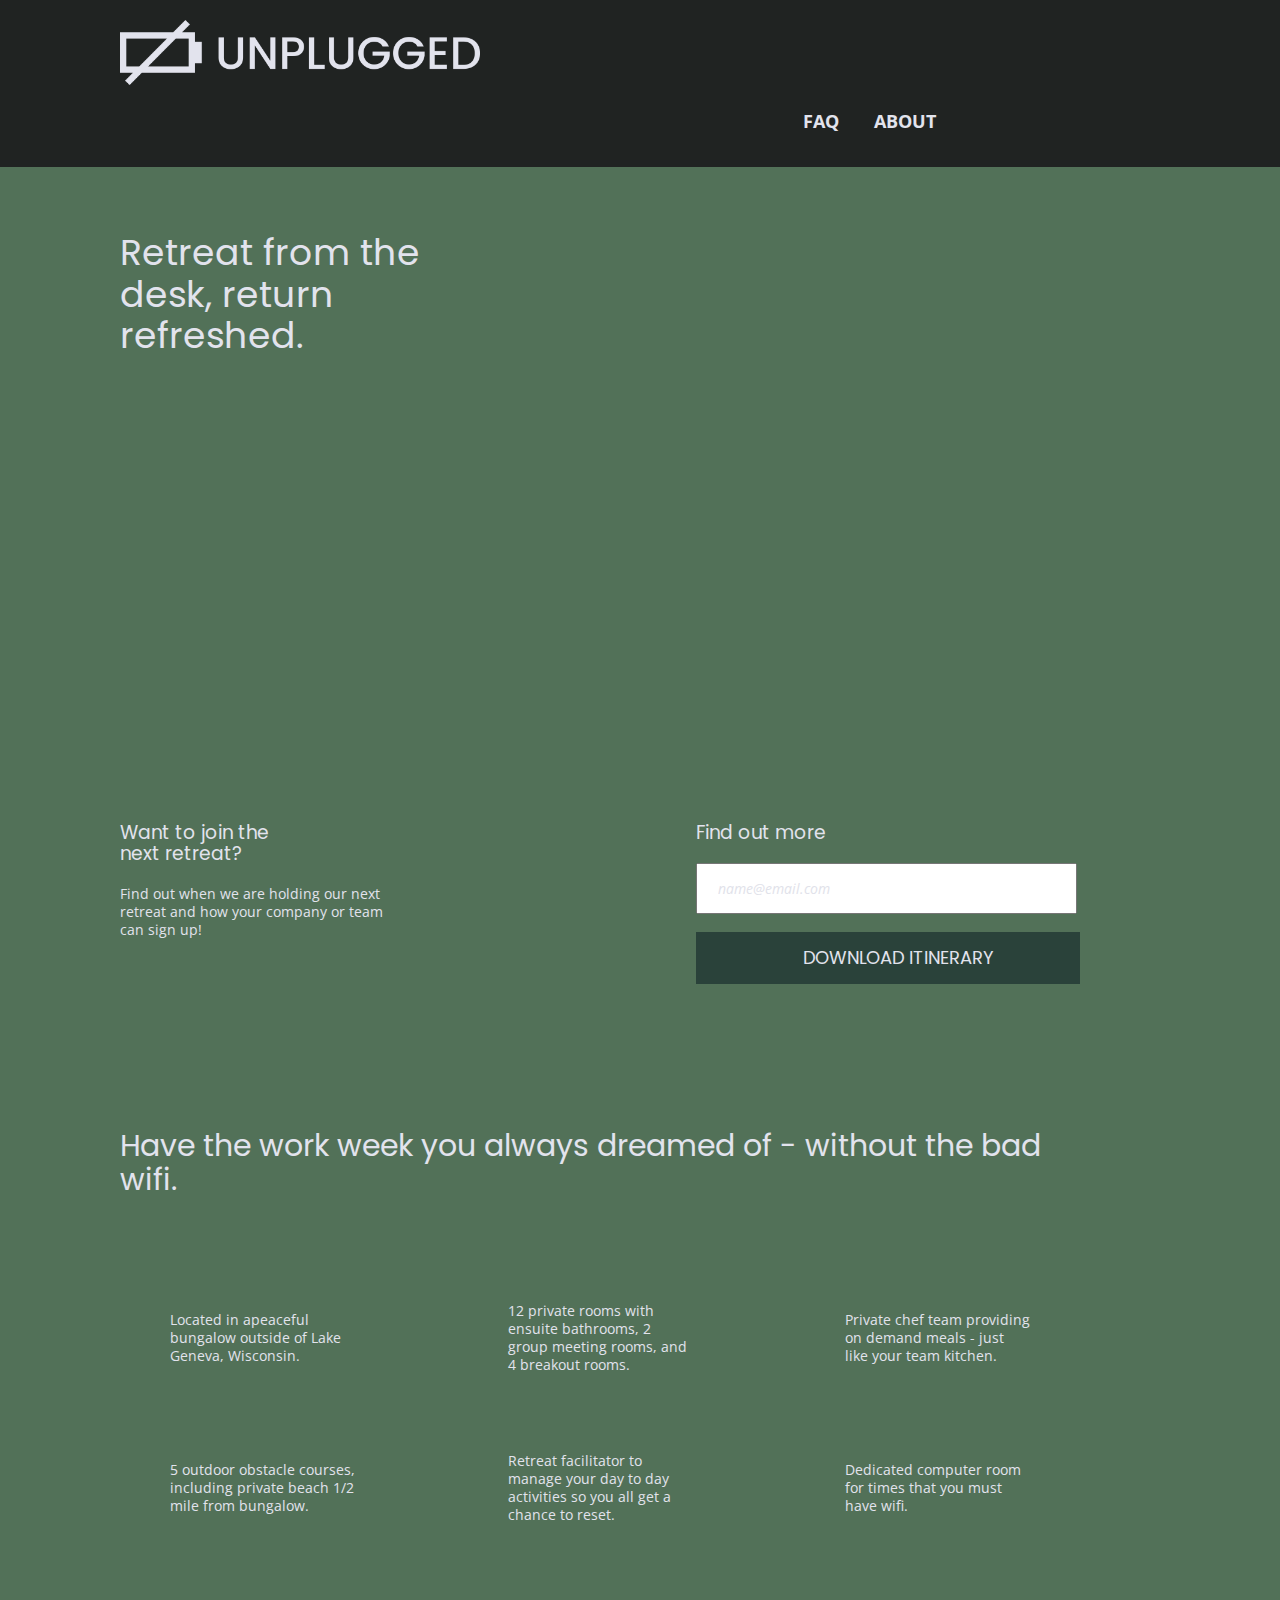
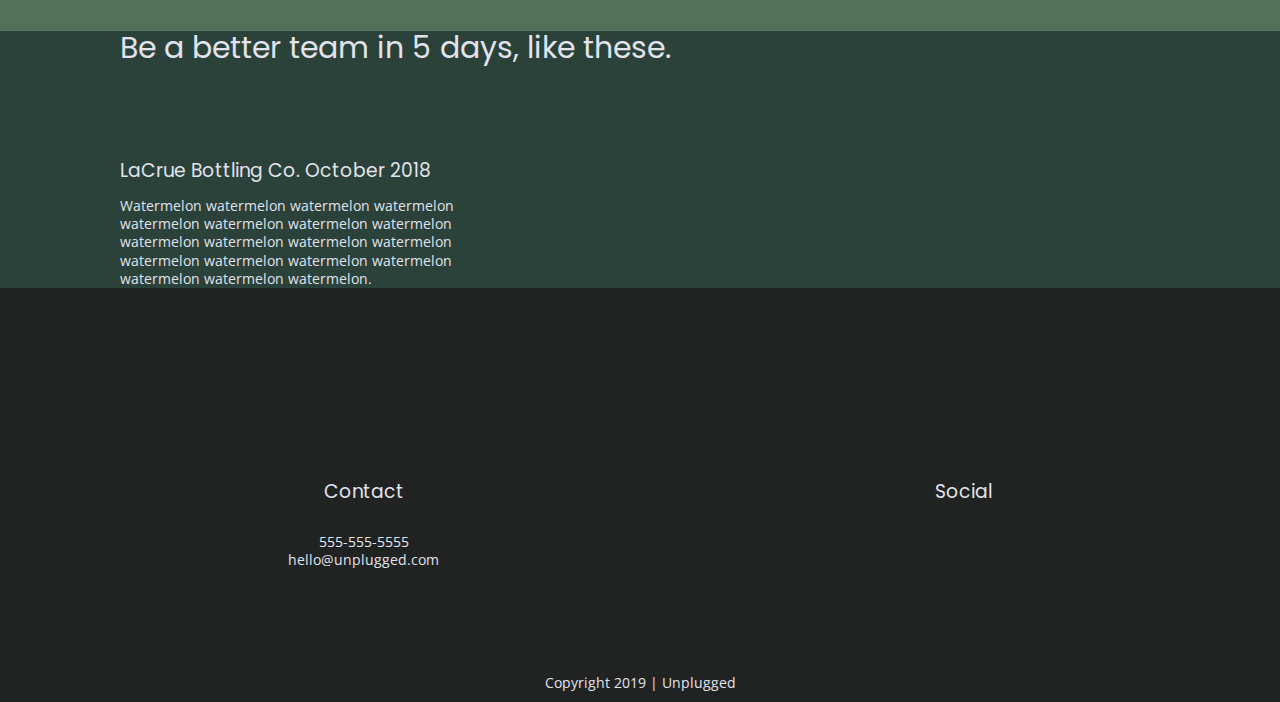
==== index.html @ c7d4708a "Changed image sizes" ====
<!doctype html>
<html class="no-js" lang="">

<head>
  <meta charset="utf-8">
  <title>Unplugged Retreat</title>
  <meta name="description" content="">
  <meta name="viewport" content="width=device-width, initial-scale=1">

  <meta property="og:title" content="">
  <meta property="og:type" content="">
  <meta property="og:url" content="">
  <meta property="og:image" content="">

  <link rel="manifest" href="site.webmanifest">
  <link rel="apple-touch-icon" href="icon.png">
  <!-- Place favicon.ico in the root directory -->

  <link rel="stylesheet" href="css/normalize.css">
  <link rel="stylesheet" href="css/main.css">

  <!-- Google fonts -->	
  <link href="https://fonts.googleapis.com/css?family=Open+Sans:400,700|Poppins:500,700" rel="stylesheet">

  <meta name="theme-color" content="#fafafa">
</head>

<body>
 
  <header>
    <a href="index.html"><img src="img/unpluggedlogo.png" alt="unplugged logo" class="unplugged-logo"></a>
    <div class="header-divider"></div>  
      <div class="content-wrapper">
        <nav>
          <ul>
            <li><a href="faq/index.html">FAQ</a></li>
            <li><a href="about/index.html">About</a></li>
          </ul>
        </nav>
      </div>
  </header>

  <main>

    <!-- Header Image -->
    <section>
      <div class="content-wrapper">
        <div class="hero-image"></div>
        <h1>
          Retreat from the desk, return refreshed.
        </h1>
      </div>
    </section>
    
    <!-- Signup Area -->
    <aside>
      <div class= "content-wrapper">
        <div class= "row">
          <h3>Want to join the next retreat?</h3>
          <p>
            Find out when we are holding our next retreat and how your company or team can sign up!
          </p>
        </div>
        <div class= "row">
          <h3>Find out more</h3>
          <input type="text" name="name" value="name@email.com">
          <input class="signup-button" type="button" value="Download Itinerary">
        </div>
      </div>
    </aside>

    <section class="features">
      <div class="content-wrapper">
        <h2>Have the work week you always dreamed of - without the bad wifi.</h2>
        <article>
          <p class="fontawesome-icon"></p>
          <p class="features-item-description">Located in apeaceful bungalow outside 
            of Lake Geneva, Wisconsin.</p>
        </article>
        <article>
          <p class="fontawesome-icon"></p>
          <p class="features-item-description">12 private rooms with ensuite bathrooms,
            2 group meeting rooms, and 4 breakout rooms.</p>
        </article>
        <article>
          <p class="fontawesome-icon"></p>
          <p class="features-item-description">Private chef team providing on demand meals - 
            just like your team kitchen.</p>
        </article>
        <article>
          <p class="fontawesome-icon"></p>
          <p class="features-item-description">5 outdoor obstacle courses, including 
            private beach 1/2 mile from bungalow.</p>
        </article>
        <article>
          <p class="fontawesome-icon"></p>
          <p class="features-item-description">Retreat facilitator to manage your day to day
            activities so you all get a chance to reset.</p>
        </article>
        <article>
          <p class="fontawesome-icon"></p>
          <p class="features-item-description">Dedicated computer room for times that you
            must have wifi.</p>
        </article>
      </div>
    </section>

    <section class="reviews">
      <div class= "content-wrapper">
        <div class="review-headline">
          <h2>Be a better team in 5 days, like these.</h2>
        </div>
        <article class="review-description">
          <div class="review-image"></div>
          <h3>LaCrue Bottling Co. October 2018</h3>
          <p>Watermelon watermelon watermelon watermelon watermelon watermelon watermelon 
            watermelon watermelon watermelon watermelon watermelon watermelon watermelon 
            watermelon watermelon watermelon watermelon watermelon.
          </p>
        </article>
      </div>
    </section>

  </main>

  <footer>
    <div class="content-wrapper">
      <div class="footer-content">
        <div class="contact">
          <h3>Contact</h3>
          <address>
            <a href="tel:555-555-5555">555-555-5555</a><br>
            <a href="mailto:hello@unplugged.com">hello@unplugged.com</a>
          </address>
        </div>
        <div class="social">
          <h3>Social</h3>
          <div class="social-icons">
              <p><a href="https://www.facebook.com/yoursite" target="_blank"></a></p>
              <p><a href="https://www.twitter.com/yoursite" target="_blank"></a></p>
              <p><a href="https://www.instagram.com/yoursite" target="_blank"></a></p>
          </div>
        </div>
      </div> <!-- footer content ends --> 
    </div> <!--footer content-wrapper ends-->
  <div class="copyright"> 
    <p>Copyright 2019 | Unplugged</p>
  </div> 
  </footer>
     

  <!-- Javacsript -->
  <script src="js/vendor/modernizr-3.11.2.min.js"></script>
  <script src="js/plugins.js"></script>
  <script src="js/main.js"></script>

  <!-- Google Analytics: change UA-XXXXX-Y to be your site's ID. -->
  <script>
    window.ga = function () { ga.q.push(arguments) }; ga.q = []; ga.l = +new Date;
    ga('create', 'UA-XXXXX-Y', 'auto'); ga('set', 'anonymizeIp', true); ga('set', 'transport', 'beacon'); ga('send', 'pageview')
  </script>
  <script src="https://www.google-analytics.com/analytics.js" async></script>
</body>

</html>
---- css/main.css ----
/*! HTML5 Boilerplate v8.0.0 | MIT License | https://html5boilerplate.com/ */
/* main.css 2.1.0 | MIT License | https://github.com/h5bp/main.css#readme */
/*
 * What follows is the result of much research on cross-browser styling.
 * Credit left inline and big thanks to Nicolas Gallagher, Jonathan Neal,
 * Kroc Camen, and the H5BP dev community and team.
 */

/* ==========================================================================
   Base styles: opinionated defaults
   ========================================================================== */

html {
  color: #222;
  font-size: 1em;
  /* line-height: 1.4; */
}

/** Remove text-shadow in selection highlight:
 * https://twitter.com/miketaylr/status/12228805301
 *
 * Vendor-prefixed and regular ::selection selectors cannot be combined:
 * https://stackoverflow.com/a/16982510/7133471
 *
 * Customize the background color to match your design.*/

::-moz-selection {
  background: #b3d4fc;
  text-shadow: none;
}

::selection {
  background: #b3d4fc;
  text-shadow: none;
}

/** A better looking default horizontal rule*/

hr {
  display: block;
  height: 1px;
  border: 0;
  border-top: 1px solid #ccc;
  margin: 1em 0;
  padding: 0;
}

/** Remove the gap between audio, canvas, iframes,
 * images, videos and the bottom of their containers:
 * https://github.com/h5bp/html5-boilerplate/issues/440*/

audio,
canvas,
iframe,
img,
svg,
video {
  vertical-align: middle;
}

/** Remove default fieldset styles*/

fieldset {
  border: 0;
  margin: 0;
  padding: 0;
}

/** Allow only vertical resizing of textareas.*/

textarea {
  resize: vertical;
}

/* ==========================================================================
   Author's custom styles
   ========================================================================== */
  /* General Styles */
  html {
    font-size: 16px;
    background-color: #202322;
    color: #e2e3ed;
  }

  body {
    font-family: 'Open Sans', sans-serif;
    font-size: 16px;
  }

  h1,
  h2 {
    font-family: 'Poppins', sans-serif;
    font-size: 30px;
    font-weight: normal;
  }

  h3, 
  h4 {
    font-family: 'Poppins', sans-serif;
    font-weight: normal;
  }

  a {
    color: #e2e3ed;
    text-decoration: none;
  }

  

  /********** BASE STYLES **********/
  header {
    width: 100%;
     display: flex;
     justify-content: center;
     align-items: center;
     flex-flow: row wrap;
   }

  img {
    width: 225px;
    margin-bottom: 10px;
  }

  nav {
     display: flex;
     justify-content: space-around;
     align-items: center;
     flex-flow: row wrap;
     /* width: 300px; */
     width: 100%;
   }

   header nav ul {
     display: flex;
     flex-flow: row wrap;
     justify-content: space-between;
     padding: 0;
   }

  .content-wrapper {
     display: flex;
     justify-content: flex-start;
     align-items: center;
     flex-direction: column;
   }

   aside .content-wrapper {
     display: flex;
     justify-content: center;
     align-items: flex-start;
     flex-direction: column;
   }

   footer {
     display: flex;
     justify-content: center;
     align-items: center;
     flex-flow: column;
   }

   /********** WIDTH STYLES **********/
   .header-divider {
    width: 100%;
   }

   header nav {
     width: 85%;
   }

   header nav ul {
     width: 45%;
   }

   .content-wrapper {
    width: 88%;
  }

   footer .content-wrapper {
    width: 55%;
    margin: 50px 0;
  }

  /***** homepage *****/
  .features article {
    width: 52%;
  }

  .reviews h2 {
    width: 65%;
  }

  .reviews h3 {
    width: 81%;
  }

  /* faq page */
  .faq-section .content-wrapper h2 {
    width: 80%;
  }

  /* about page */
  .content-wrapper h1 {
    width: 88%;
  }

  /********** PADDING AND MARGINS **********/
  /* this is to correct default margins */
  header .content-wrapper,
  .features p, 
  footer p {
    margin: 0;
  }   

  /* header/nav area */
  header {
    padding: 15px 0 0 0;
    margin: 0;
  }

  header nav {
    padding: 0;
  }

  /* content wrapper - the margins on left and right side of main body section */
  .content-wrapper,
  .features h2 {
    margin: 0 20px;
  }


  /* header image area */
  .content-wrapper h1 {
    margin: 50px 40px 0 0;
  }

  /* signup area */
  aside h3 {
    margin-top: 30px;
    margin-bottom: 10px;
  }

  aside p {
    margin: 0;
    padding-bottom: 10px;
  }

  input {
    margin-top: 5px;
    margin-bottom: 10px;
  }

  .signup-button {
    margin-bottom: 50px;
  }

  /* features area */
  .features h2 {
    margin-top: 50px;
    /* margin-right: 40px; */
    margin-bottom: 65px;
  }

  article .fontawesome-icon {
    margin-top: 60px;
  }

  article .features-item-description {
    margin-bottom: 65px;
  }

  /* reviews */
  .review-headline h2 {
    margin-top: 52px;
    margin-bottom: 25px;
  }
  
  .review-description h3 {
    margin-top: 20px;
    margin-bottom: 20px;
  }

  .review-description p {
    margin-bottom: 45px;
  }

  /* footer */
  footer .content-wrapper {
    margin-top: 50px;
    margin-bottom: 50px;
  }

  .contact h3 {
    margin-top: 0px;
    margin-bottom: 20px;
  }

  .social h3 {
    margin-top: 48px;
    margin-bottom: 20px;
  }

  .copyright {
    margin-top: 50px;
    margin-bottom: 5px;
  }

  /* faq page - faq area */
  .faq-section .content-wrapper {
    display: flex;
    justify-content: center;
    align-items: flex-start;
    padding-bottom: 50px;
  }

  .faq-section .content-wrapper h2 {
    margin-top: 48px;
    margin-bottom: 0px;
  }

  .faq-section .content-wrapper h3 {
    margin-top: 45px;
    margin-bottom: 0;
  }

  .faq-section .content-wrapper p {
    margin-top: 15px;
    margin-bottom: 0;
  }

  /* about page */
  .mission-content h1 {
    margin-bottom: 20px;
  }

  .mission-content .column {
    margin-bottom: 20px;
  }

  .mission-content {
    margin-bottom: 30px;
  }

  .contact-section .content-wrapper {
    display: flex;
    justify-content: flex-start;
    align-items: flex-start;
  }

  .contact-section .content-wrapper h2 {
    margin-top: 50px;
    margin-bottom: 10px;
  }

  .contact-section h3 {
    margin-top: 0;
    margin-bottom: 15px;
  }

  address {
    margin-bottom: 20px;
  }

  .main {
    height: auto;
  }


  /* styling */
  .header-divider {
    border: solid;
    border-width: 1px;
    color: #3a3a3a;
  }

  li {
    list-style: none;
    font-weight: bold;
    font-size: 18px;
    text-transform: uppercase;
  }

  .content-wrapper p {
    font-size: 14px;
    line-height: 130%;
  }

  /* footer */
  footer .content-wrapper {
    text-align: center;
  }

  footer address {
    font-style: normal;
  }

  footer address,
  .copyright {
    font-size: 14px;
    line-height: 130%;
  }

  aside,
  main {
    background-color: #527158;
  }

  /* about page */
  address {
    font-style: normal;
    font-size: 14px;
  }

  .contact-section .content-wrapper {
    padding-bottom: 30px;
  }

  .contact-section {
    background-color: #2a423a;
  }

  /* homepage */
  section .content-wrapper h1 {
    font-size: 36px;
  }

  input {
    font-family: 'Open Sans', sans-serif;
    font-style: italic;
    font-size: 14px;
    color: #e1e2ea;
    width: 93%;
    padding: 16px 0 15px 20px;
  }

  .signup-button {
    font-family: 'Poppins', sans-serif;
    font-style: normal;
    font-weight: normal;
    font-size: 18px;
    text-transform: uppercase;
    background-color: #2a423a;
    color: #e2e3ed;
    border: none;
    text-align: center;
    width: 100%;
  }

  .features h2 {
    margin: 0;
    margin-right: 20px;
  }

  .reviews {
    background-color: #2a423a;
  }

  .review-headline h2 {
    width: 88%;
  }

  .review-description h3 {
    width: 75%;
  }

  /* homepage background image */
  .hero-image {
    background: url(/img/jake-melara-30679-unsplash.jpg);
    background-size: cover;
    background-repeat: no-repeat;
    background-position: center;
    width: 100%;
  }

/* ==========================================================================
   Helper classes
   ========================================================================== */
/*
 * Hide visually and from screen readers
 */

.hidden,
[hidden] {
  display: none !important;
}

/*
 * Hide only visually, but have it available for screen readers:
 * https://snook.ca/archives/html_and_css/hiding-content-for-accessibility
 * 1. For long content, line feeds are not interpreted as spaces and small width
 *    causes content to wrap 1 word per line:
 *    https://medium.com/@jessebeach/beware-smushed-off-screen-accessible-text-5952a4c2cbfe
 */

.sr-only {
  border: 0;
  clip: rect(0, 0, 0, 0);
  height: 1px;
  margin: -1px;
  overflow: hidden;
  padding: 0;
  position: absolute;
  white-space: nowrap;
  width: 1px;
  /* 1 */
}

/*
 * Extends the .sr-only class to allow the element to be focusable when navigated to via the keyboard:
 * https://www.drupal.org/node/897638
 */

.sr-only.focusable:active,
.sr-only.focusable:focus {
  clip: auto;
  height: auto;
  margin: 0;
  overflow: visible;
  position: static;
  white-space: inherit;
  width: auto;
}

/*
 * Hide visually and from screen readers, but maintain layout
 */

.invisible {
  visibility: hidden;
}

/*
 * Clearfix: contain floats
 * For modern browsers
 * 1. The space content is one way to avoid an Opera bug when the
 *    `contenteditable` attribute is included anywhere else in the document.
 *    Otherwise it causes space to appear at the top and bottom of elements
 *    that receive the `clearfix` class.
 * 2. The use of `table` rather than `block` is only necessary if using
 *    `:before` to contain the top-margins of child elements.
 */

.clearfix::before,
.clearfix::after {
  content: " ";
  display: table;
}

.clearfix::after {
  clear: both;
}

/* ==========================================================================
   EXAMPLE Media Queries for Responsive Design.
   These examples override the primary ('mobile first') styles.
   ========================================================================== */

@media only screen and (min-width: 768px) {
  /* tablet styles here */
  /********* flexbox, widths, margins, padding *********/
  /* base styles */
  .content-wrapper {
    max-width: 640px;
    display: flex;
    flex-flow: row wrap;
    justify-content: flex-start;
    margin-left: 65px;
  }

  /* header */
  .unplugged-logo {
    width: 35%;
  }

  .header-divider {
    display: none;
  }

  header {
    display: flex;
    justify-content: flex-start;
    padding: 0;
    margin: 20px 60px 20px 65px;
  }
  
  header .content-wrapper {
    display: flex;
    justify-content: flex-start;
    flex-flow: row;
    margin-right: 60px;
    margin-left: 65px;
    width: 100%;
    margin: 0;
  }

  header nav {
    justify-content: flex-end;
    padding-top: 0px;
  }

  header nav ul {
    display: flex;
    flex-flow: row;
    list-style: none;
    justify-content: space-between;
    align-items: center;
  }

  /* footer */
  footer .content-wrapper {
    display: flex;
    justify-content: space-between;
    margin-top: 85px;
    margin-bottom: 95px;
  }
  footer .footer-content {
    display: flex;
    flex-flow: row wrap;
    justify-content: space-between;
    align-items: flex-start;
    width: 100%;
  }

  .contact h3 {
    margin-bottom: 38px;
  }

  .copyright {
    margin-top: 0;
  }

  .social h3 {
    margin: 0;
  }

  /***** homepage *****/
  /* hero */
  section .content-wrapper h1 {
    width: 70%;
    margin: 65px 0 420px 0;
  }

  /* sign up */
  aside .content-wrapper {
    display: flex;
    flex-flow: row;
    justify-content: space-between;
    margin-top: 50px;
    margin-bottom: 45px;
  }

  aside .content-wrapper .row {
    width: 40%;
  }

  aside h3 {
    margin-top: 0;
    margin-bottom: 20px;
    width: 75%;
  }

  aside p {
    padding-bottom: 0;
  }

  input {
    margin: 0;
  }

  .signup-button {
    margin-top: 18px;
    margin-bottom: 0;
  }

  /* features */
  .features .content-wrapper {
    display: flex;
    justify-content: space-around;
  }

  section .features .content-wrapper h2 {
    width: 82%;
  }

  .features h2 {
    margin-left: 0;
    margin-top: 95px;
    margin-right: 0;
    margin-bottom: 35px;
  }

  .features .content-wrapper article {
    display: flex;
    flex-flow: row wrap;
    margin-right: 50px;
    margin-left: 50px;
    width: 185px;
    height: 150px;
  }

  article .features-item-description {
    margin: 0;
  }

  .features .content-wrapper {
    margin-bottom: 95px;
  }

  /* section - review */
  .reviews h2 {
    margin: 0;
    width: 70%;
  }

  article .review-description {
    display: flex;
    flex-flow: row;
  }

  .review-description .review-image,
  .review-description h3,
  .review-description p {
    margin: 0;
    width: 41%;
  }

  .review-description h3 {
    width: 35%;
  }

  .reviews .content-wrapper {
    margin-top: 98px;
    margin-bottom: 98px;
  }

  /***** faq page *****/
  .faq-section .content-wrapper h2 {
    margin-top: 95px;
    margin-bottom: 30px;
  }

  .faq-section .content-wrapper {
    display: flex;
    flex-direction: row;
    justify-content: space-between;
    margin-bottom: 65px;
  }

  .block {
    margin-right: 45px;
    width: 42%;
  }

  .faq-section .content-wrapper h3 {
    margin-top: 0;
    margin-bottom: 20px;
  }

  .faq-section .content-wrapper p {
    margin-bottom: 35px;
  }

  /***** about page *****/
  /* headline */
  #mission-headline {
    width: 80%;
    margin-top: 95px;
    margin-bottom: 35px;
  }

  /* mission description */
  .mission-content {
    display: flex;
    flex-direction: row;
    justify-content: space-between;
    margin-bottom: 98px;
  }

  .mission-content .column {
    display: flex;
    flex-flow: row wrap;
    width: 38%;
  }
  
  /* contact us */
  .contact-section .content-wrapper h2 {
    width: 65%;
    margin-top: 0;
    margin-bottom: 50px; 
  }

  .contact-section .content-wrapper {
    display: flex;
    justify-content: space-between;
    margin-top: 95px;
    margin-bottom: 98px;
  }

  .column {
    width: 270px;
  }

}

@media only screen and (min-width: 1200px) {
  /*desktop styles here*/
  /********* flexbox, widths, margins, padding *********/
  /* base styles */
  .content-wrapper {
    max-width: 960px;
    margin-right: 120px;
    margin-left: 120px;
  }

  /* header */
  img {
    width: 60%;
  }

  header {
    margin-left: 120px;
    margin-right: 120px;
  }

  header .content-wrapper {
    display: flex;
    justify-content: space-between;
  }

  header nav ul {
    margin-left: 35px;
    justify-content: flex-end;
  }

  li {
    margin-left: 35px;
  }

  /* footer */
  footer .content-wrapper {
    margin-top: 95px;
    margin-bottom: 85px;
  }

  .contact h3 {
    margin-bottom: 30px;
  }
  
  .copyright {
    margin-bottom: 10px;
  }

  /***** homepage *****/
  .unplugged-logo {
    width: 60%;
  }

  section .content-wrapper h1 {
    width: 40%;
  }

  aside .content-wrapper {
    margin-top: 45px;
    margin-bottom: 50px;
  }

  aside h3 {
    width: 50%;
  }

  aside p {
    width: 70%;
  }

  .features .content-wrapper {
    display: flex;
    justify-content: space-between;
  }

  .reviews h2 {
    margin-bottom: 95px;
    width: 100%;
  }

  .review-description h3 {
    margin-bottom: 15px;
  }

  /***** faq page *****/
  .faq-section .content-wrapper h2 {
    margin-top: 90px;
    margin-bottom: 25px;
    width:90%;
  }

  .block {
    width: 430px;
    margin: 0;
  }

  .block h3 {
    width: 400px;
  }

  .faq-section .content-wrapper p {
    margin-bottom: 40px;
  }

  .faq-section .content-wrapper {
    margin-bottom: 60px;
  }

  /***** about page *****/
  #mission-headline {
    margin-bottom: 20px;
    width: 525px;
  }

  .mission-content {
    margin-bottom: 60px;
  }

  .contact-section .content-wrapper h2 {
    width: 80%;
    margin-bottom: 30px;
  }

  .contact-section h3 {
    margin-bottom: 35px;
  }

}

@media print,
  (-webkit-min-device-pixel-ratio: 1.25),
  (min-resolution: 1.25dppx),
  (min-resolution: 120dpi) {
  /* Style adjustments for high resolution devices */
}

/* ==========================================================================
   Print styles.
   Inlined to avoid the additional HTTP request:
   https://www.phpied.com/delay-loading-your-print-css/
   ========================================================================== */

@media print {
  *,
  *::before,
  *::after {
    background: #fff !important;
    color: #000 !important;
    /* Black prints faster */
    box-shadow: none !important;
    text-shadow: none !important;
  }

  a,
  a:visited {
    text-decoration: underline;
  }

  a[href]::after {
    content: " (" attr(href) ")";
  }

  abbr[title]::after {
    content: " (" attr(title) ")";
  }

  /*
   * Don't show links that are fragment identifiers,
   * or use the `javascript:` pseudo protocol
   */
  a[href^="#"]::after,
  a[href^="javascript:"]::after {
    content: "";
  }

  pre {
    white-space: pre-wrap !important;
  }

  pre,
  blockquote {
    border: 1px solid #999;
    page-break-inside: avoid;
  }

  /*
   * Printing Tables:
   * https://web.archive.org/web/20180815150934/http://css-discuss.incutio.com/wiki/Printing_Tables
   */
  thead {
    display: table-header-group;
  }

  tr,
  img {
    page-break-inside: avoid;
  }

  p,
  h2,
  h3 {
    orphans: 3;
    widows: 3;
  }

  h2,
  h3 {
    page-break-after: avoid;
  }
}
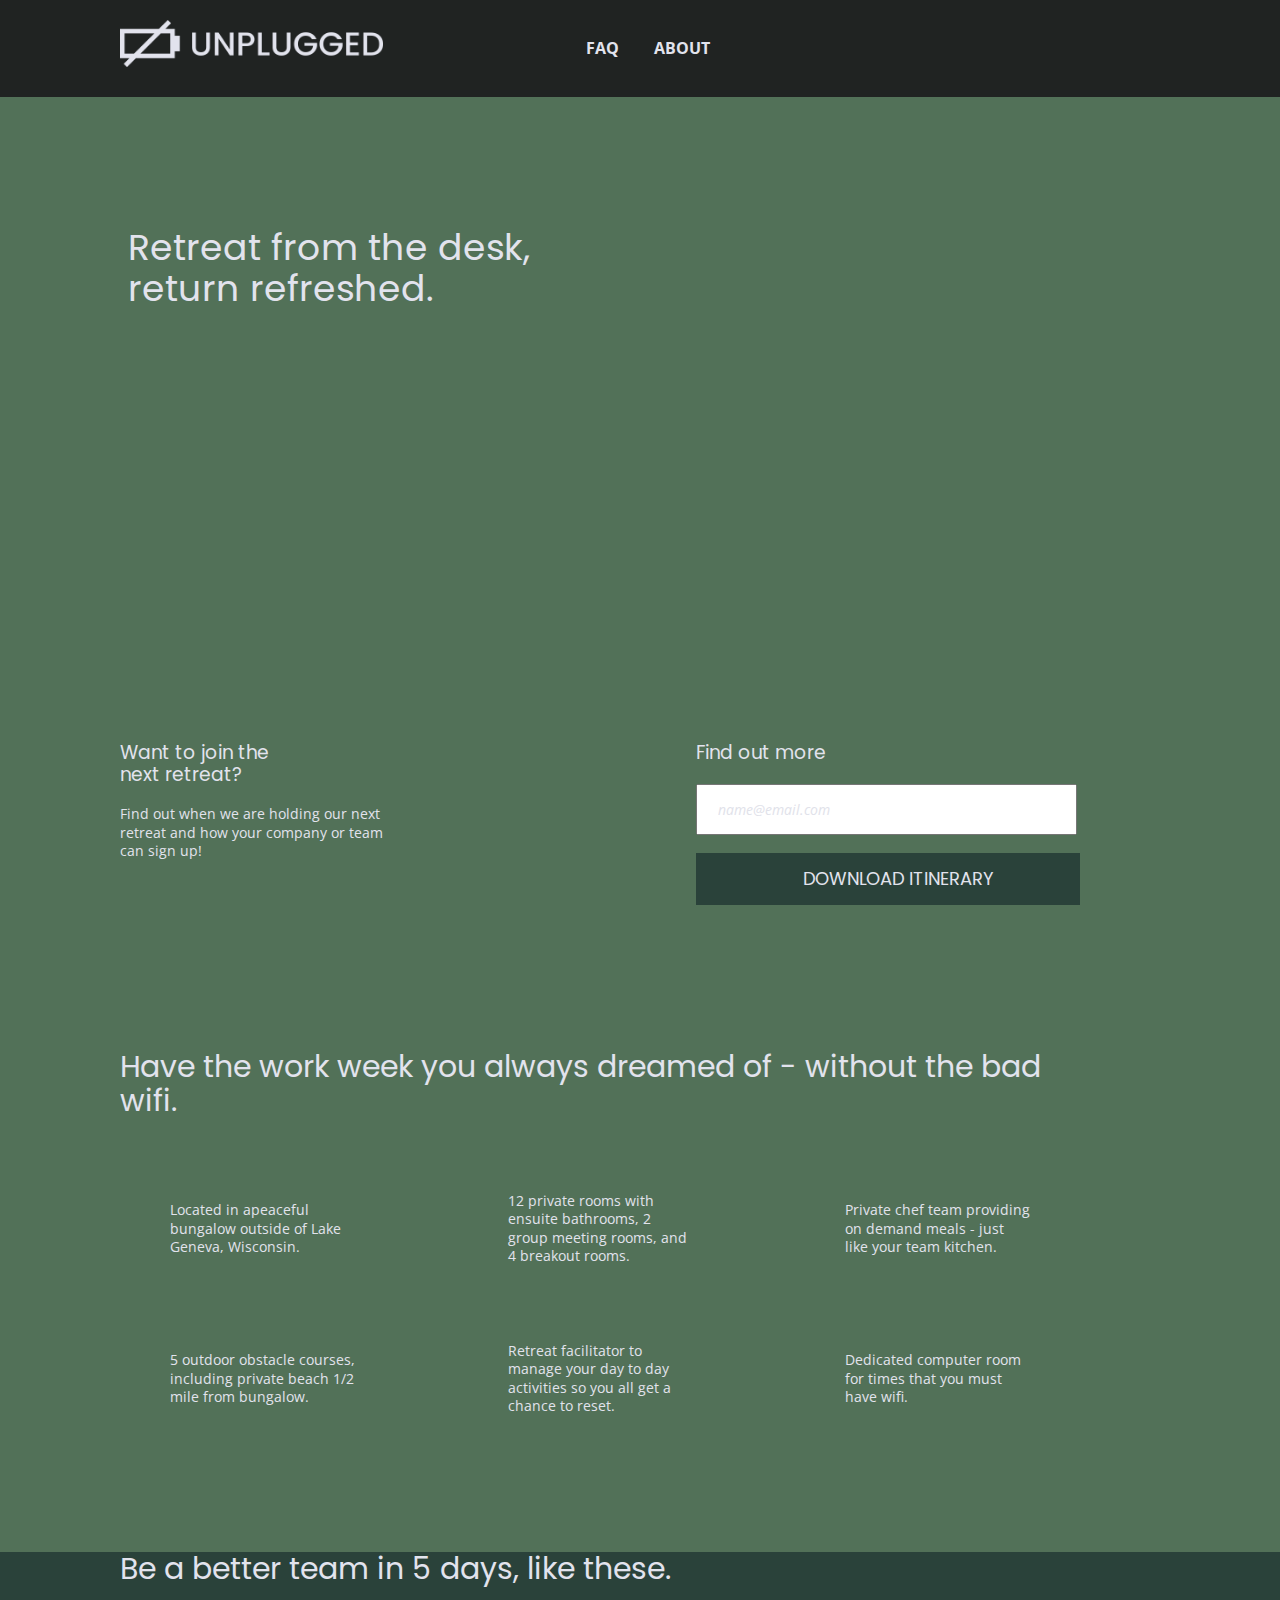
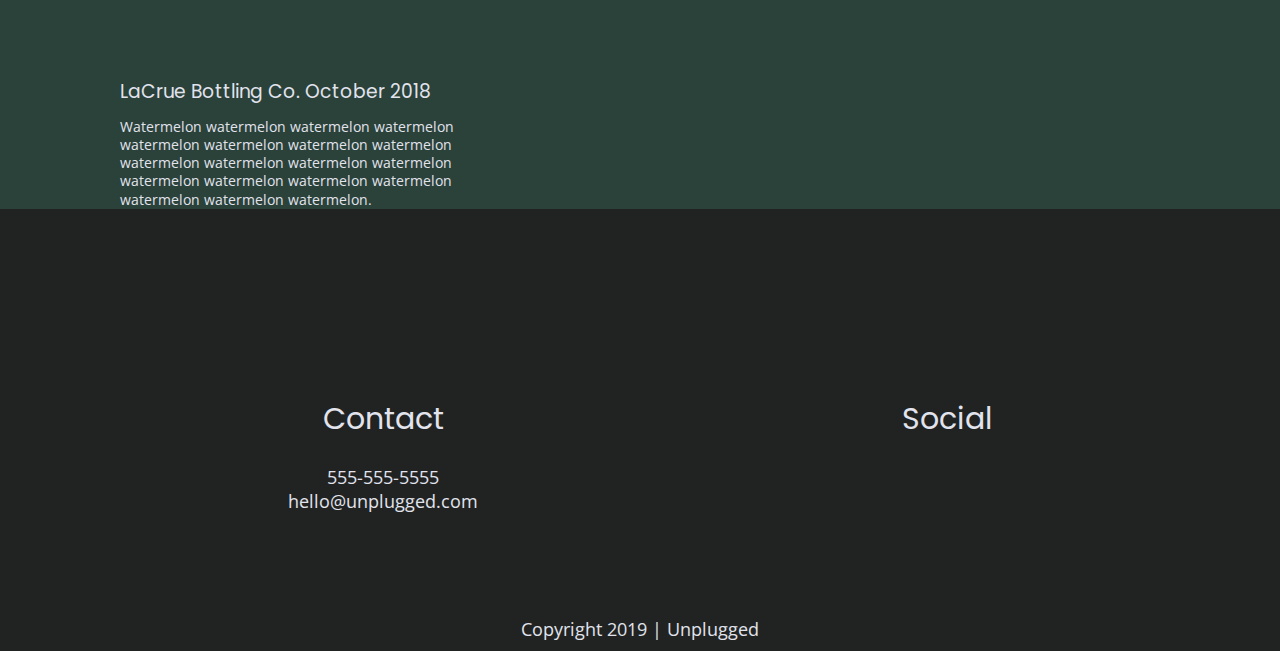
==== commit 01d1ac80: "Added hero image to home page" ====
--- a/index.html
+++ b/index.html
@@ -44,8 +44,8 @@
 
     <!-- Header Image -->
     <section>
+      <div class="hero-image"></div>
       <div class="content-wrapper">
-        <div class="hero-image"></div>
         <h1>
           Retreat from the desk, return refreshed.
         </h1>
--- a/css/main.css
+++ b/css/main.css
@@ -105,7 +105,20 @@
     text-decoration: none;
   }
 
-  
+  .hero-image {
+    background-image: url(../img/jake-melara-30679-unsplash.jpg);
+    background-repeat: no-repeat;
+    background-size: cover;
+    background-position: center;
+    width: 100%;
+    height: 600px;
+  }
+
+  section .content-wrapper h1 {
+    position: absolute;
+    top: 18%;
+    left: 10%;
+  }
 
   /********** BASE STYLES **********/
   header {
@@ -363,7 +376,6 @@
   .main {
     height: auto;
   }
-
 
   /* styling */
   .header-divider {
@@ -463,13 +475,14 @@
   }
 
   /* homepage background image */
-  .hero-image {
-    background: url(/img/jake-melara-30679-unsplash.jpg);
+  /* section .content-wrapper .hero-image {
+    background-image:url(/img/jake-melara-30679-unsplash.jpg);
     background-size: cover;
     background-repeat: no-repeat;
     background-position: center;
     width: 100%;
-  }
+    margin: 0;
+  } */
 
 /* ==========================================================================
    Helper classes
@@ -556,6 +569,11 @@
 
 @media only screen and (min-width: 768px) {
   /* tablet styles here */
+  /* font styles */
+  li {
+    font-size: 16px;
+  }
+
   /********* flexbox, widths, margins, padding *********/
   /* base styles */
   .content-wrapper {
@@ -568,7 +586,7 @@
 
   /* header */
   .unplugged-logo {
-    width: 35%;
+    width: 70%;
   }
 
   .header-divider {
@@ -578,18 +596,19 @@
   header {
     display: flex;
     justify-content: flex-start;
+    flex-wrap: nowrap;
     padding: 0;
     margin: 20px 60px 20px 65px;
+    width: 640px;
   }
   
   header .content-wrapper {
     display: flex;
-    justify-content: flex-start;
-    flex-flow: row;
+    justify-content: flex-end;
     margin-right: 60px;
     margin-left: 65px;
+    margin: 0;
     width: 100%;
-    margin: 0;
   }
 
   header nav {
@@ -609,9 +628,10 @@
   footer .content-wrapper {
     display: flex;
     justify-content: space-between;
-    margin-top: 85px;
+    margin-top: 80px;
     margin-bottom: 95px;
   }
+
   footer .footer-content {
     display: flex;
     flex-flow: row wrap;
@@ -736,23 +756,24 @@
   .faq-section .content-wrapper h2 {
     margin-top: 95px;
     margin-bottom: 30px;
+    font-size: 36px;
   }
 
   .faq-section .content-wrapper {
     display: flex;
     flex-direction: row;
     justify-content: space-between;
-    margin-bottom: 65px;
+    padding-bottom: 63px;
   }
 
   .block {
-    margin-right: 45px;
-    width: 42%;
+    width: 47%;
   }
 
   .faq-section .content-wrapper h3 {
     margin-top: 0;
     margin-bottom: 20px;
+    font-size: 14px;
   }
 
   .faq-section .content-wrapper p {
@@ -764,7 +785,7 @@
   #mission-headline {
     width: 80%;
     margin-top: 95px;
-    margin-bottom: 35px;
+    margin-bottom: 36px;
   }
 
   /* mission description */
@@ -772,13 +793,22 @@
     display: flex;
     flex-direction: row;
     justify-content: space-between;
-    margin-bottom: 98px;
+    margin-bottom: 95px;
   }
 
   .mission-content .column {
     display: flex;
     flex-flow: row wrap;
-    width: 38%;
+    width: 45%;
+  }
+
+  .content-wrapper p {
+    margin: 0;
+  }
+
+  /* map */
+  figure {
+    margin: 0;
   }
   
   /* contact us */
@@ -791,8 +821,8 @@
   .contact-section .content-wrapper {
     display: flex;
     justify-content: space-between;
-    margin-top: 95px;
-    margin-bottom: 98px;
+    padding-top: 95px;
+    padding-bottom: 98px;
   }
 
   .column {
@@ -803,6 +833,31 @@
 
 @media only screen and (min-width: 1200px) {
   /*desktop styles here*/
+  /****** general font styles ********/
+  /*** header ***/
+
+
+  /*** footer ***/
+  .contact h3,
+  .social h3 {
+    font-size: 30px;
+  }
+
+  footer address, 
+  .copyright {
+    font-size: 18px;
+  }
+
+  /*** faq page ***/
+  .faq-section .content-wrapper h2 {
+    font-size: 48px;
+  }
+
+  .faq-section .content-wrapper h3,
+  .faq-section .content-wrapper p {
+    font-size: 18px;
+  } 
+
   /********* flexbox, widths, margins, padding *********/
   /* base styles */
   .content-wrapper {
@@ -849,9 +904,9 @@
     margin-bottom: 10px;
   }
 
-  /***** homepage *****/
+  /*** homepage ***/
   .unplugged-logo {
-    width: 60%;
+    width: 85%;
   }
 
   section .content-wrapper h1 {
@@ -888,12 +943,12 @@
   /***** faq page *****/
   .faq-section .content-wrapper h2 {
     margin-top: 90px;
-    margin-bottom: 25px;
+    margin-bottom: 27px;
     width:90%;
   }
 
   .block {
-    width: 430px;
+    width: 48%;
     margin: 0;
   }
 
@@ -901,12 +956,16 @@
     width: 400px;
   }
 
+  .faq-section .content-wrapper h3 {
+    width: 90%;
+  }
+
   .faq-section .content-wrapper p {
     margin-bottom: 40px;
   }
 
   .faq-section .content-wrapper {
-    margin-bottom: 60px;
+    padding-bottom: 60px;
   }
 
   /***** about page *****/
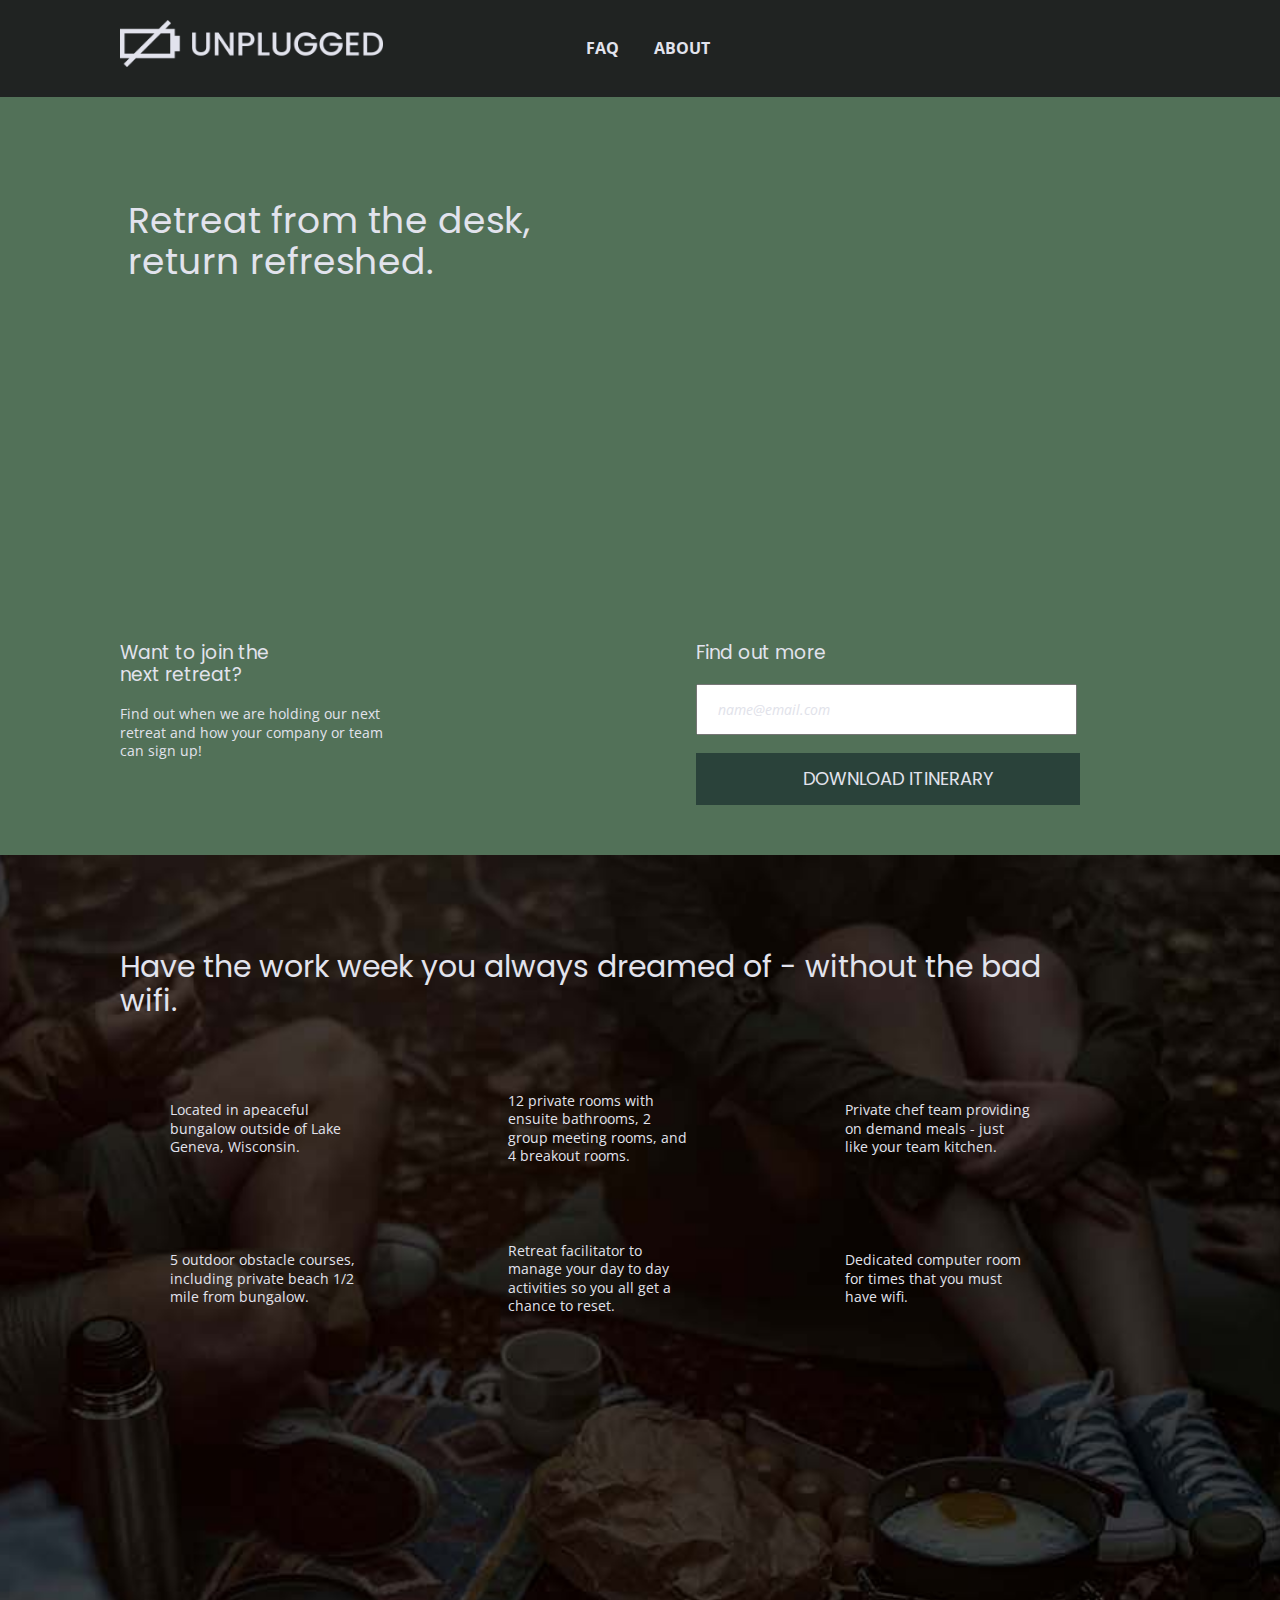
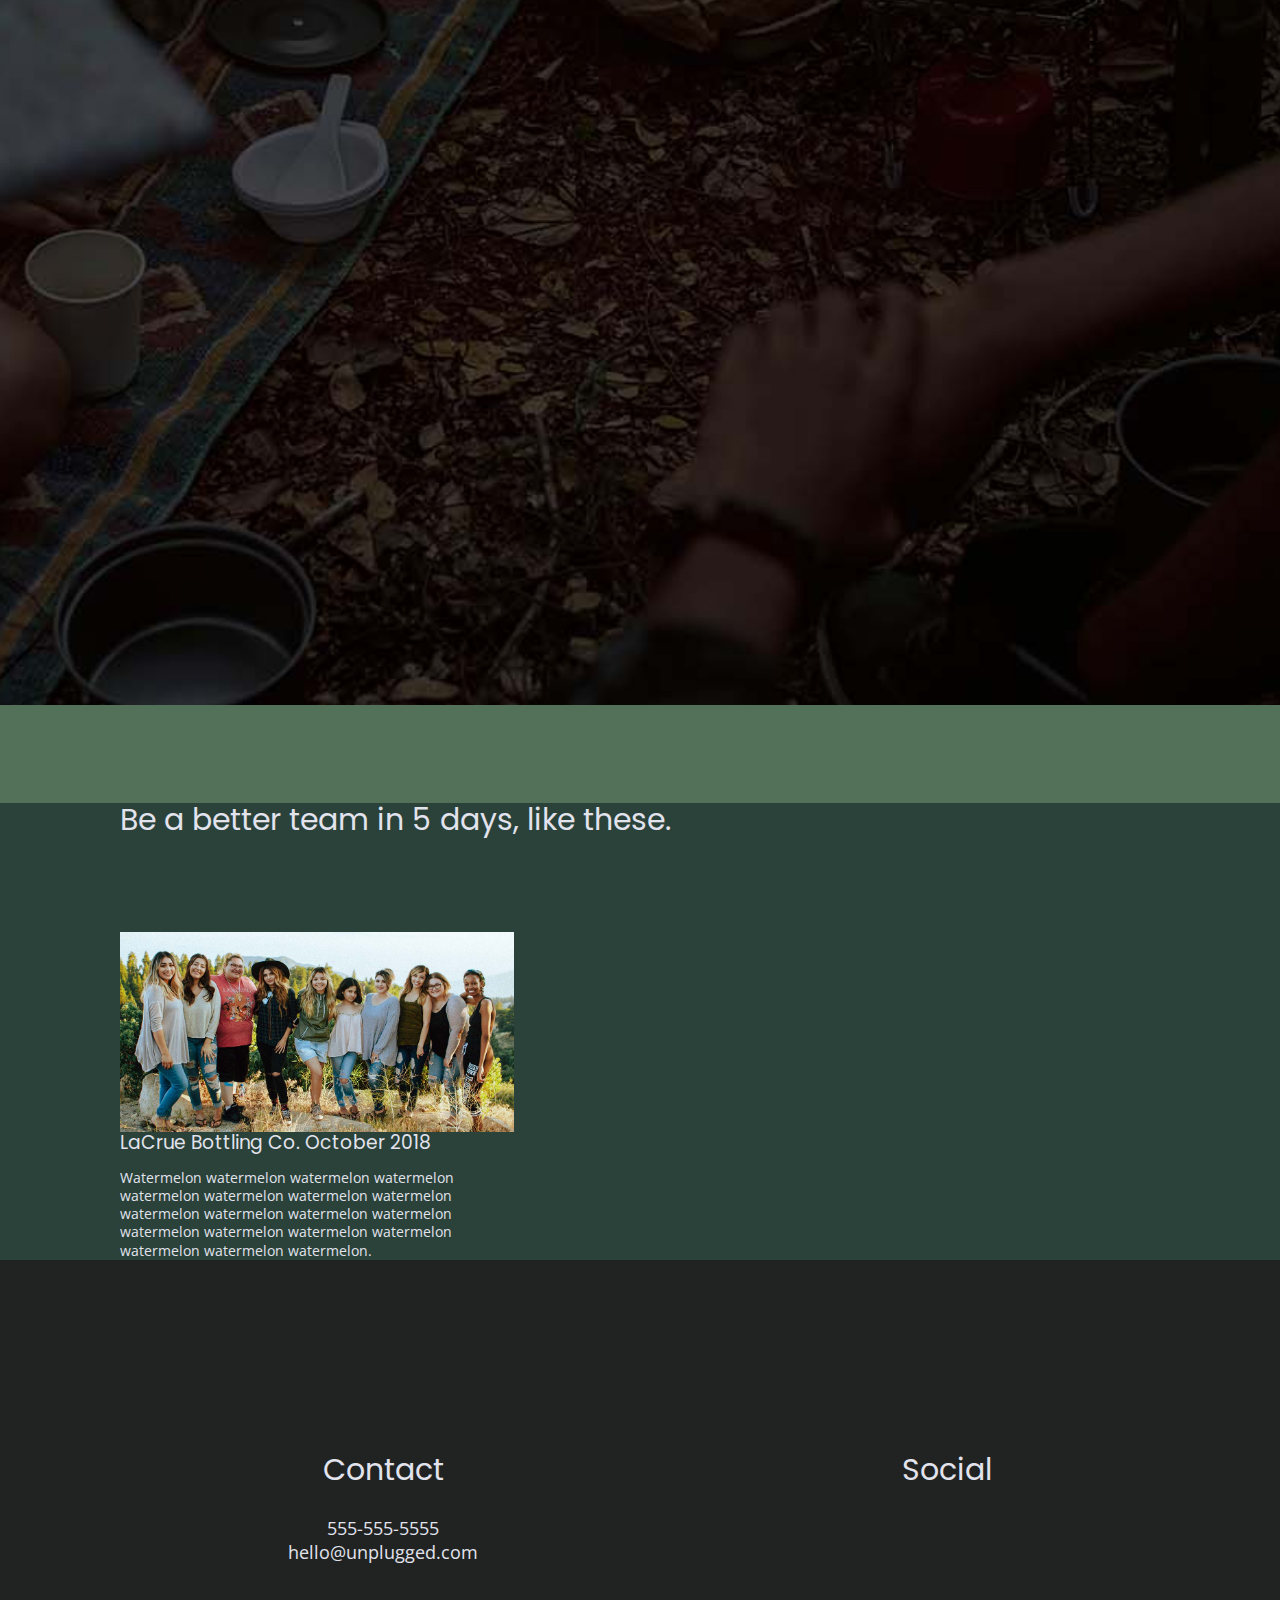
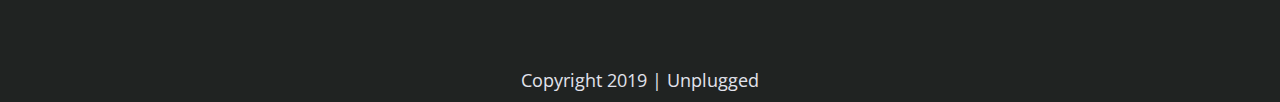
==== commit 65155787: "Added all images" ====
--- a/index.html
+++ b/index.html
@@ -46,7 +46,7 @@
     <section>
       <div class="hero-image"></div>
       <div class="content-wrapper">
-        <h1>
+        <h1 class= "hero-text">
           Retreat from the desk, return refreshed.
         </h1>
       </div>
--- a/css/main.css
+++ b/css/main.css
@@ -111,13 +111,41 @@
     background-size: cover;
     background-position: center;
     width: 100%;
-    height: 600px;
-  }
-
-  section .content-wrapper h1 {
+    height: 500px;
+  }
+
+  .hero-text {
     position: absolute;
-    top: 18%;
+    top: 15%;
     left: 10%;
+  }
+
+  .review-image {
+    background-image: url(../img/omar-lopez-296944-unsplash.jpg);
+    background-repeat: no-repeat;
+    background-size: cover;
+    background-position: center;
+    width: 100%;
+    height: 200px;
+    margin: 0;
+  }
+
+  .features {
+    background-image: url(../img/rawpixel-800820-unsplash1.jpg);
+    background-repeat: no-repeat;
+    background-size: cover;
+    background-position: center;
+    width: 100%;
+    height: 1450px;
+  }
+
+  .map {
+    background-image: url(../img/Screen\ Shot\ 2018-11-05\ at\ 9.59.36\ PM@2x.jpg);
+    background-repeat: no-repeat;
+    background-size: cover;
+    background-position: center;
+    width: 100%;
+    height: 450px;
   }
 
   /********** BASE STYLES **********/
@@ -474,15 +502,9 @@
     width: 75%;
   }
 
-  /* homepage background image */
-  /* section .content-wrapper .hero-image {
-    background-image:url(/img/jake-melara-30679-unsplash.jpg);
-    background-size: cover;
-    background-repeat: no-repeat;
-    background-position: center;
-    width: 100%;
-    margin: 0;
-  } */
+  .features h2 {
+    margin-top: 50px;
+  }
 
 /* ==========================================================================
    Helper classes
@@ -783,7 +805,7 @@
   /***** about page *****/
   /* headline */
   #mission-headline {
-    width: 80%;
+    width: 88%;
     margin-top: 95px;
     margin-bottom: 36px;
   }
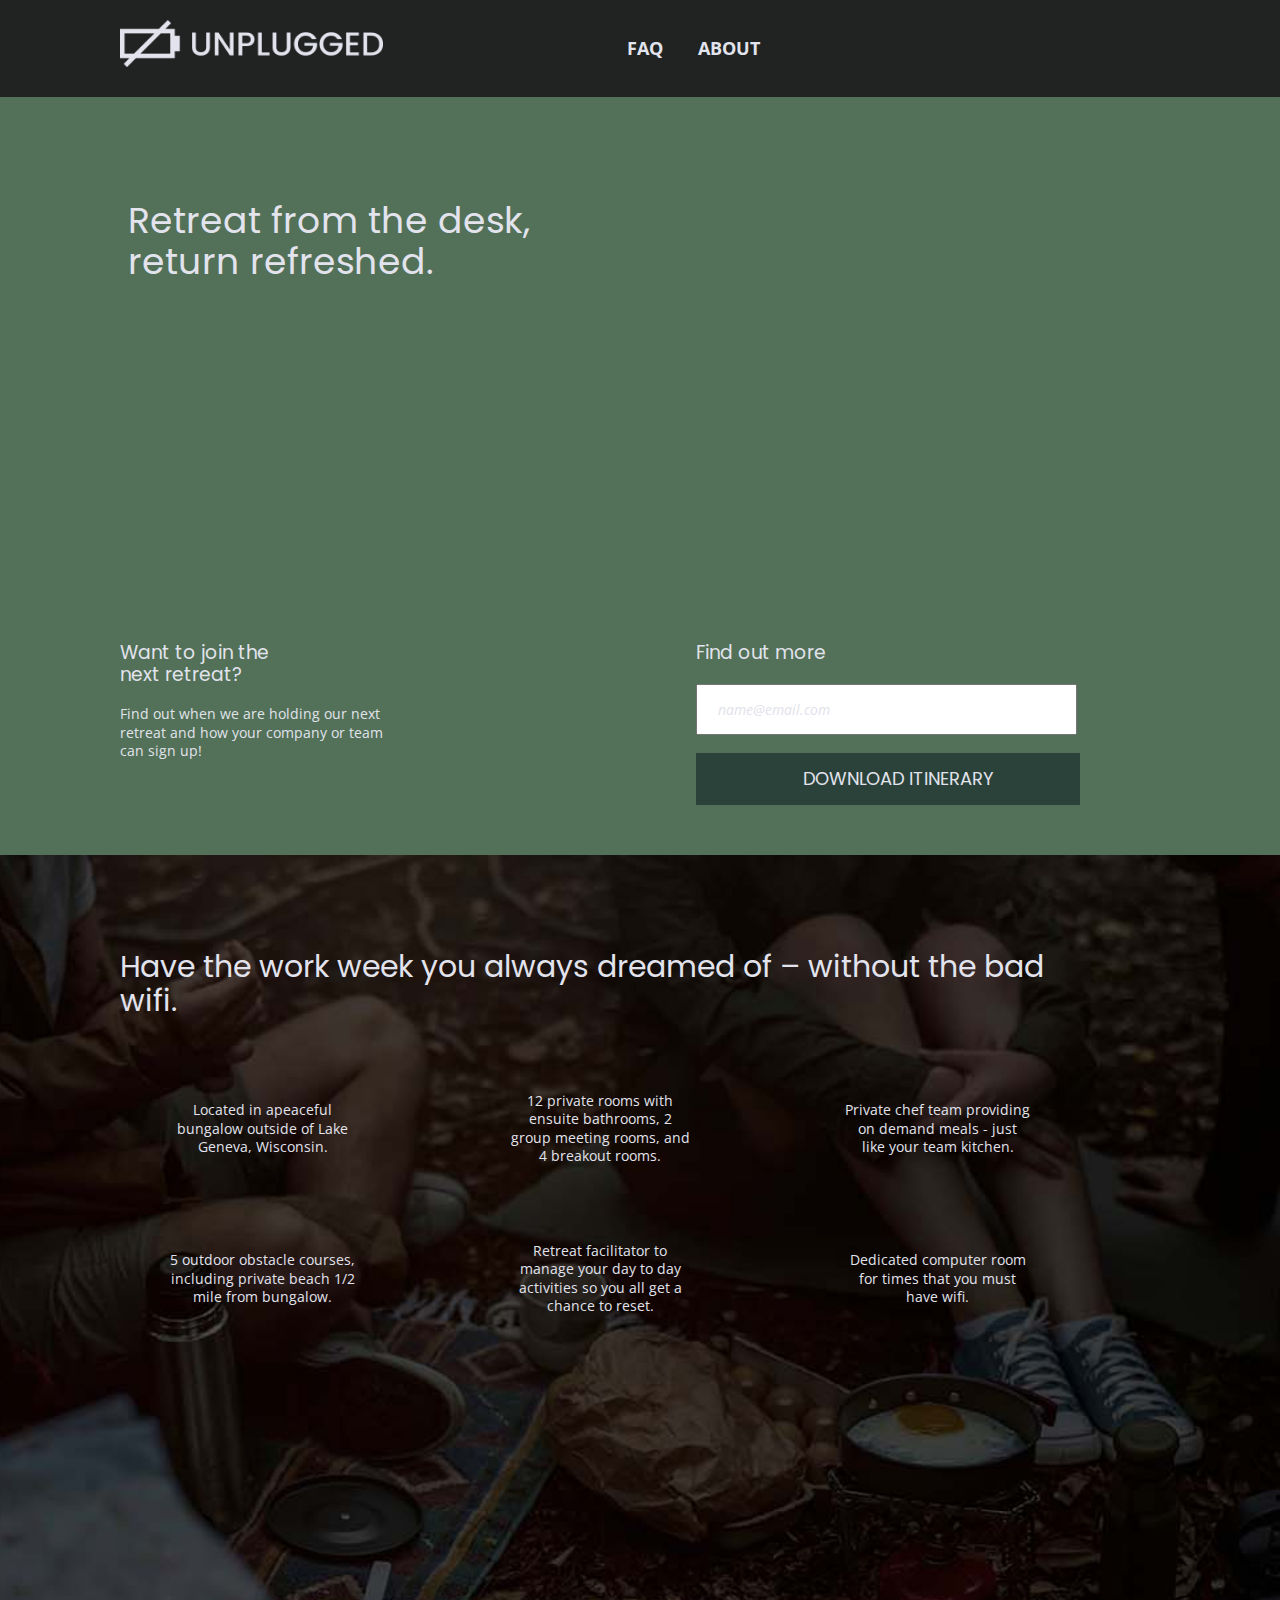
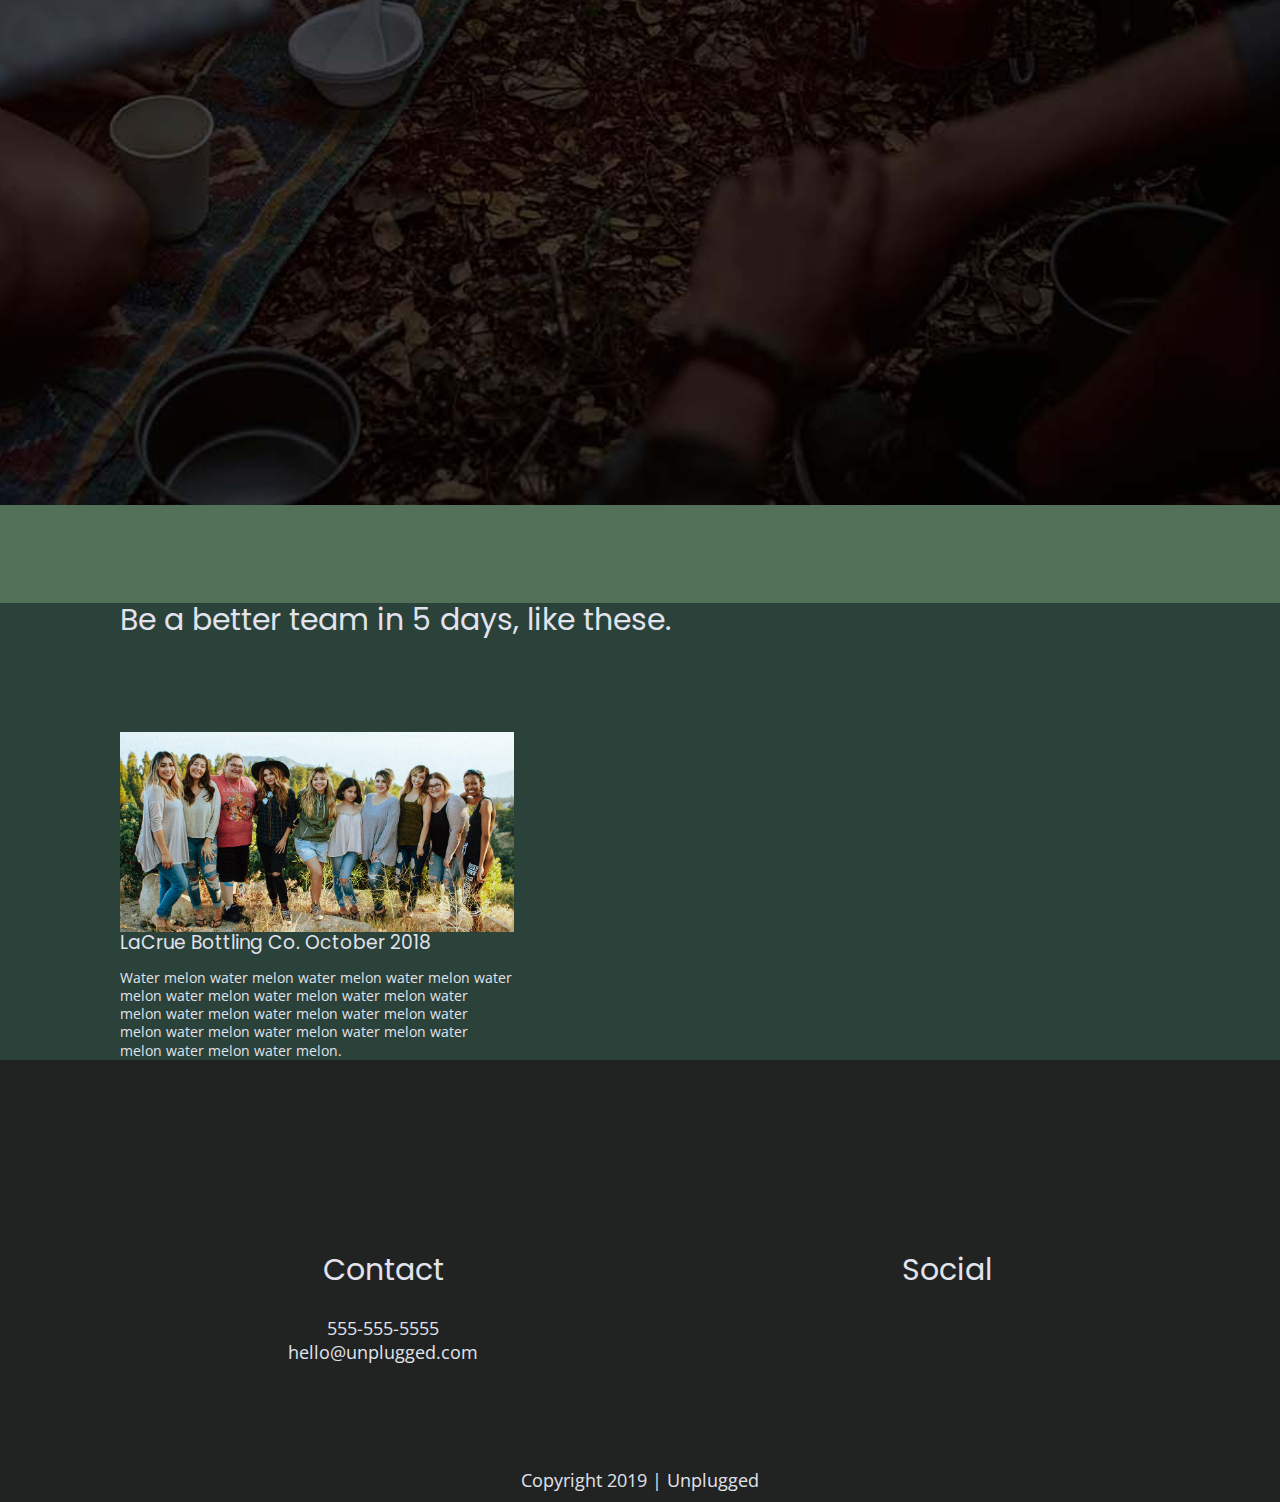
==== commit 403fd865: "Organized mobile first css" ====
--- a/index.html
+++ b/index.html
@@ -71,7 +71,7 @@
 
     <section class="features">
       <div class="content-wrapper">
-        <h2>Have the work week you always dreamed of - without the bad wifi.</h2>
+        <h2>Have the work week you always dreamed of – without the bad wifi.</h2>
         <article>
           <p class="fontawesome-icon"></p>
           <p class="features-item-description">Located in apeaceful bungalow outside 
@@ -113,9 +113,9 @@
         <article class="review-description">
           <div class="review-image"></div>
           <h3>LaCrue Bottling Co. October 2018</h3>
-          <p>Watermelon watermelon watermelon watermelon watermelon watermelon watermelon 
-            watermelon watermelon watermelon watermelon watermelon watermelon watermelon 
-            watermelon watermelon watermelon watermelon watermelon.
+          <p>Water melon water melon water melon water melon water melon water melon water melon 
+            water melon water melon water melon water melon water melon water melon water melon 
+            water melon water melon water melon water melon water melon.
           </p>
         </article>
       </div>
--- a/css/main.css
+++ b/css/main.css
@@ -75,437 +75,391 @@
 /* ==========================================================================
    Author's custom styles
    ========================================================================== */
-  /* General Styles */
-  html {
-    font-size: 16px;
-    background-color: #202322;
-    color: #e2e3ed;
-  }
-
-  body {
-    font-family: 'Open Sans', sans-serif;
-    font-size: 16px;
-  }
-
-  h1,
-  h2 {
-    font-family: 'Poppins', sans-serif;
-    font-size: 30px;
-    font-weight: normal;
-  }
-
-  h3, 
-  h4 {
-    font-family: 'Poppins', sans-serif;
-    font-weight: normal;
-  }
-
-  a {
-    color: #e2e3ed;
-    text-decoration: none;
-  }
-
-  .hero-image {
-    background-image: url(../img/jake-melara-30679-unsplash.jpg);
-    background-repeat: no-repeat;
-    background-size: cover;
-    background-position: center;
-    width: 100%;
-    height: 500px;
-  }
-
-  .hero-text {
-    position: absolute;
-    top: 15%;
-    left: 10%;
-  }
-
-  .review-image {
-    background-image: url(../img/omar-lopez-296944-unsplash.jpg);
-    background-repeat: no-repeat;
-    background-size: cover;
-    background-position: center;
-    width: 100%;
-    height: 200px;
-    margin: 0;
-  }
-
-  .features {
-    background-image: url(../img/rawpixel-800820-unsplash1.jpg);
-    background-repeat: no-repeat;
-    background-size: cover;
-    background-position: center;
-    width: 100%;
-    height: 1450px;
-  }
-
-  .map {
-    background-image: url(../img/Screen\ Shot\ 2018-11-05\ at\ 9.59.36\ PM@2x.jpg);
-    background-repeat: no-repeat;
-    background-size: cover;
-    background-position: center;
-    width: 100%;
-    height: 450px;
-  }
-
-  /********** BASE STYLES **********/
-  header {
-    width: 100%;
-     display: flex;
-     justify-content: center;
-     align-items: center;
-     flex-flow: row wrap;
-   }
-
-  img {
-    width: 225px;
-    margin-bottom: 10px;
-  }
-
-  nav {
-     display: flex;
-     justify-content: space-around;
-     align-items: center;
-     flex-flow: row wrap;
-     /* width: 300px; */
-     width: 100%;
-   }
-
-   header nav ul {
-     display: flex;
-     flex-flow: row wrap;
-     justify-content: space-between;
-     padding: 0;
-   }
-
-  .content-wrapper {
-     display: flex;
-     justify-content: flex-start;
-     align-items: center;
-     flex-direction: column;
-   }
-
-   aside .content-wrapper {
-     display: flex;
-     justify-content: center;
-     align-items: flex-start;
-     flex-direction: column;
-   }
-
-   footer {
-     display: flex;
-     justify-content: center;
-     align-items: center;
-     flex-flow: column;
-   }
-
-   /********** WIDTH STYLES **********/
-   .header-divider {
-    width: 100%;
-   }
-
-   header nav {
-     width: 85%;
-   }
-
-   header nav ul {
-     width: 45%;
-   }
-
-   .content-wrapper {
-    width: 88%;
-  }
-
-   footer .content-wrapper {
-    width: 55%;
-    margin: 50px 0;
-  }
-
-  /***** homepage *****/
-  .features article {
-    width: 52%;
-  }
-
-  .reviews h2 {
-    width: 65%;
-  }
-
-  .reviews h3 {
-    width: 81%;
-  }
-
-  /* faq page */
-  .faq-section .content-wrapper h2 {
-    width: 80%;
-  }
-
-  /* about page */
-  .content-wrapper h1 {
-    width: 88%;
-  }
-
-  /********** PADDING AND MARGINS **********/
-  /* this is to correct default margins */
-  header .content-wrapper,
-  .features p, 
-  footer p {
-    margin: 0;
-  }   
-
-  /* header/nav area */
-  header {
-    padding: 15px 0 0 0;
-    margin: 0;
-  }
-
-  header nav {
-    padding: 0;
-  }
-
-  /* content wrapper - the margins on left and right side of main body section */
-  .content-wrapper,
-  .features h2 {
-    margin: 0 20px;
-  }
-
-
-  /* header image area */
-  .content-wrapper h1 {
-    margin: 50px 40px 0 0;
-  }
-
-  /* signup area */
-  aside h3 {
-    margin-top: 30px;
-    margin-bottom: 10px;
-  }
-
-  aside p {
-    margin: 0;
-    padding-bottom: 10px;
-  }
-
-  input {
-    margin-top: 5px;
-    margin-bottom: 10px;
-  }
-
-  .signup-button {
-    margin-bottom: 50px;
-  }
-
-  /* features area */
-  .features h2 {
-    margin-top: 50px;
-    /* margin-right: 40px; */
-    margin-bottom: 65px;
-  }
-
-  article .fontawesome-icon {
-    margin-top: 60px;
-  }
-
-  article .features-item-description {
-    margin-bottom: 65px;
-  }
-
-  /* reviews */
-  .review-headline h2 {
-    margin-top: 52px;
-    margin-bottom: 25px;
-  }
-  
-  .review-description h3 {
-    margin-top: 20px;
-    margin-bottom: 20px;
-  }
-
-  .review-description p {
-    margin-bottom: 45px;
-  }
-
-  /* footer */
-  footer .content-wrapper {
-    margin-top: 50px;
-    margin-bottom: 50px;
-  }
-
-  .contact h3 {
-    margin-top: 0px;
-    margin-bottom: 20px;
-  }
-
-  .social h3 {
-    margin-top: 48px;
-    margin-bottom: 20px;
-  }
-
-  .copyright {
-    margin-top: 50px;
-    margin-bottom: 5px;
-  }
-
-  /* faq page - faq area */
-  .faq-section .content-wrapper {
-    display: flex;
-    justify-content: center;
-    align-items: flex-start;
-    padding-bottom: 50px;
-  }
-
-  .faq-section .content-wrapper h2 {
-    margin-top: 48px;
-    margin-bottom: 0px;
-  }
-
-  .faq-section .content-wrapper h3 {
-    margin-top: 45px;
-    margin-bottom: 0;
-  }
-
-  .faq-section .content-wrapper p {
-    margin-top: 15px;
-    margin-bottom: 0;
-  }
-
-  /* about page */
-  .mission-content h1 {
-    margin-bottom: 20px;
-  }
-
-  .mission-content .column {
-    margin-bottom: 20px;
-  }
-
-  .mission-content {
-    margin-bottom: 30px;
-  }
-
-  .contact-section .content-wrapper {
-    display: flex;
-    justify-content: flex-start;
-    align-items: flex-start;
-  }
-
-  .contact-section .content-wrapper h2 {
-    margin-top: 50px;
-    margin-bottom: 10px;
-  }
-
-  .contact-section h3 {
-    margin-top: 0;
-    margin-bottom: 15px;
-  }
-
-  address {
-    margin-bottom: 20px;
-  }
-
-  .main {
-    height: auto;
-  }
-
-  /* styling */
-  .header-divider {
-    border: solid;
-    border-width: 1px;
-    color: #3a3a3a;
-  }
-
-  li {
-    list-style: none;
-    font-weight: bold;
-    font-size: 18px;
-    text-transform: uppercase;
-  }
-
-  .content-wrapper p {
-    font-size: 14px;
-    line-height: 130%;
-  }
-
-  /* footer */
-  footer .content-wrapper {
-    text-align: center;
-  }
-
-  footer address {
-    font-style: normal;
-  }
-
-  footer address,
-  .copyright {
-    font-size: 14px;
-    line-height: 130%;
-  }
-
-  aside,
-  main {
-    background-color: #527158;
-  }
-
-  /* about page */
-  address {
-    font-style: normal;
-    font-size: 14px;
-  }
-
-  .contact-section .content-wrapper {
-    padding-bottom: 30px;
-  }
-
-  .contact-section {
-    background-color: #2a423a;
-  }
-
-  /* homepage */
-  section .content-wrapper h1 {
-    font-size: 36px;
-  }
-
-  input {
-    font-family: 'Open Sans', sans-serif;
-    font-style: italic;
-    font-size: 14px;
-    color: #e1e2ea;
-    width: 93%;
-    padding: 16px 0 15px 20px;
-  }
-
-  .signup-button {
-    font-family: 'Poppins', sans-serif;
-    font-style: normal;
-    font-weight: normal;
-    font-size: 18px;
-    text-transform: uppercase;
-    background-color: #2a423a;
-    color: #e2e3ed;
-    border: none;
-    text-align: center;
-    width: 100%;
-  }
-
-  .features h2 {
-    margin: 0;
-    margin-right: 20px;
-  }
-
-  .reviews {
-    background-color: #2a423a;
-  }
-
-  .review-headline h2 {
-    width: 88%;
-  }
-
-  .review-description h3 {
-    width: 75%;
-  }
-
-  .features h2 {
-    margin-top: 50px;
-  }
-
+/********* general styles ********/
+html {
+  font-size: 16px;
+  background-color: #202322;
+  color: #e2e3ed;
+}
+
+body {
+  font-family: 'Open Sans', sans-serif;
+}
+
+h1,
+h2 {
+  font-family: 'Poppins', sans-serif;
+  font-size: 30px;
+  font-weight: normal;
+}
+
+h3, 
+h4 {
+  font-family: 'Poppins', sans-serif;
+  font-weight: normal;
+}
+
+a {
+  color: #e2e3ed;
+  text-decoration: none;
+}
+
+/* header */
+.header-divider {
+  border: solid;
+  border-width: 1px;
+  color: #3a3a3a;
+}
+
+li {
+  list-style: none;
+  font-weight: bold;
+  font-size: 18px;
+  text-transform: uppercase;
+}
+
+.content-wrapper p {
+  font-size: 14px;
+  line-height: 130%;
+}
+
+/* footer */
+footer .content-wrapper {
+  text-align: center;
+}
+
+footer address {
+  font-style: normal;
+}
+
+footer address,
+.copyright {
+  font-size: 14px;
+  line-height: 130%;
+}
+
+/* main */
+aside,
+main {
+  background-color: #527158;
+}
+
+.contact-section,
+.reviews {
+  background-color: #2a423a;
+}
+
+/* homepage */
+input {
+  font-family: 'Open Sans', sans-serif;
+  font-style: italic;
+  font-size: 14px;
+  color: #e1e2ea;
+  width: 93%;
+  padding: 16px 0 15px 20px;
+}
+
+.signup-button {
+  font-family: 'Poppins', sans-serif;
+  font-style: normal;
+  font-weight: normal;
+  font-size: 18px;
+  text-transform: uppercase;
+  background-color: #2a423a;
+  color: #e2e3ed;
+  border: none;
+  text-align: center;
+  width: 100%;
+}
+
+/* about page */
+address {
+  font-style: normal;
+  font-size: 14px;
+}
+
+/******** background images ********/
+/* homepage */
+.hero-image {
+  background-image: url(../img/jake-melara-30679-unsplash.jpg);
+  background-repeat: no-repeat;
+  background-size: cover;
+  background-position: center;
+  width: 100%;
+  height: 500px;
+}
+
+.hero-text {
+  position: absolute;
+  top: 15%;
+  left: 10%;
+}
+
+.review-image {
+  background-image: url(../img/omar-lopez-296944-unsplash.jpg);
+  background-repeat: no-repeat;
+  background-size: cover;
+  background-position: center;
+  width: 100%;
+  height: 200px;
+  margin: 0;
+}
+
+.features {
+  background-image: url(../img/rawpixel-800820-unsplash1.jpg);
+  background-repeat: no-repeat;
+  background-size: cover;
+  background-position: center;
+  width: 100%;
+  height: 1250px;
+}
+
+/* about page */
+.map {
+  background-image: url(../img/Screen\ Shot\ 2018-11-05\ at\ 9.59.36\ PM@2x.jpg);
+  background-repeat: no-repeat;
+  background-size: cover;
+  background-position: center;
+  width: 100%;
+  height: 450px;
+}
+
+/********** base styles **********/
+/* this is to correct default margins */
+header .content-wrapper,
+.features p, 
+footer p {
+  margin: 0;
+} 
+
+/* header */
+header {
+  width: 100%;
+  display: flex;
+  justify-content: center;
+  align-items: center;
+  flex-flow: row wrap;
+  padding: 15px 0 0 0;
+  margin: 0;
+}
+
+.header-divider {
+  width: 100%;
+}
+
+/* header logo */
+img {
+  width: 225px;
+  margin-bottom: 10px;
+}
+
+/* nav */
+nav {
+  display: flex;
+  justify-content: space-around;
+  align-items: center;
+  flex-flow: row wrap;
+  width: 100%;
+  padding: 0;
+}
+
+nav ul {
+  display: flex;
+  flex-flow: row wrap;
+  justify-content: space-between;
+  padding: 0;
+  width: 45%;
+}
+
+/* main */
+.content-wrapper {
+  display: flex;
+  justify-content: flex-start;
+  align-items: center;
+  flex-direction: column;
+  width: 88%;
+}
+
+/* content wrapper - the margins on left and right side of main body section */
+.content-wrapper,
+.features h2 {
+  margin: 0 20px;
+}
+
+.content-wrapper h1 {
+  font-size: 36px;
+  width: 88%;
+  margin: 50px 40px 0 0;
+}
+
+/* footer */
+footer {
+  display: flex;
+  justify-content: center;
+  align-items: center;
+  flex-flow: column;
+}
+
+footer .content-wrapper {
+  width: 55%;
+  margin-top: 50px;
+  margin-bottom: 50px;
+}
+
+.contact h3 {
+  margin-top: 0px;
+  margin-bottom: 20px;
+}
+
+.social h3 {
+  margin-top: 48px;
+  margin-bottom: 20px;
+}
+
+.copyright {
+  margin-top: 50px;
+  margin-bottom: 5px;
+}
+
+/******** homepage ********/
+/* sign-up */
+aside .content-wrapper {
+  display: flex;
+  justify-content: center;
+  align-items: flex-start;
+  flex-direction: column;
+}
+
+.content-wrapper p {
+  padding-right: 20px;
+}
+
+aside h3 {
+  margin-top: 30px;
+  margin-bottom: 10px;
+}
+
+aside p {
+  margin: 0;
+  padding-bottom: 10px;
+}
+
+input {
+  margin-top: 5px;
+  margin-bottom: 10px;
+}
+
+.signup-button {
+  margin-bottom: 50px;
+}
+
+/* features */
+.features article {
+  width: 62%;
+}
+
+.features h2 {
+  margin: 50px 20px 65px 0;
+} 
+
+article .fontawesome-icon {
+  margin-top: 60px;
+}
+
+article .features-item-description {
+  margin-bottom: 65px;
+  text-align: center;
+  padding-right: 0;
+}
+
+/* reviews */
+.reviews h2 {
+  width: 65%;
+}
+
+.reviews h3 {
+  width: 81%;
+}
+
+.review-headline h2 {
+  margin-top: 52px;
+  margin-bottom: 25px;
+  width: 88%;
+}
+
+.review-description h3 {
+  margin-top: 20px;
+  margin-bottom: 20px;
+  width: 75%;
+}
+
+.review-description p {
+  margin-bottom: 45px;
+}
+
+/******** faq page ********/  
+.faq-section .content-wrapper {
+  display: flex;
+  justify-content: center;
+  align-items: flex-start;
+  padding-bottom: 50px;
+}
+
+.faq-section .content-wrapper h2 {
+  margin-top: 48px;
+  margin-bottom: 0px;
+  width: 80%;
+}
+
+.faq-section .content-wrapper h3 {
+  margin-top: 45px;
+  margin-bottom: 0;
+}
+
+.faq-section .content-wrapper p {
+  margin-top: 15px;
+  margin-bottom: 0;
+} 
+
+/******** about page ********/
+/* mission */
+.mission-content h1 {
+  margin-bottom: 20px;
+}
+
+.mission-content .column {
+  margin-bottom: 20px;
+}
+
+.mission-content {
+  margin-bottom: 30px;
+}
+
+/* contact */
+.contact-section .content-wrapper {
+  display: flex;
+  justify-content: flex-start;
+  align-items: flex-start;
+  padding-bottom: 30px;
+}
+
+.contact-section .content-wrapper h2 {
+  margin-top: 50px;
+  margin-bottom: 10px;
+}
+
+.contact-section h3 {
+  margin-top: 0;
+  margin-bottom: 15px;
+}
+
+address {
+  margin-bottom: 20px;
+}
+
+.main {
+  height: auto;
+}
 /* ==========================================================================
    Helper classes
    ========================================================================== */
@@ -593,7 +547,7 @@
   /* tablet styles here */
   /* font styles */
   li {
-    font-size: 16px;
+    font-size: 18px;
   }
 
   /********* flexbox, widths, margins, padding *********/
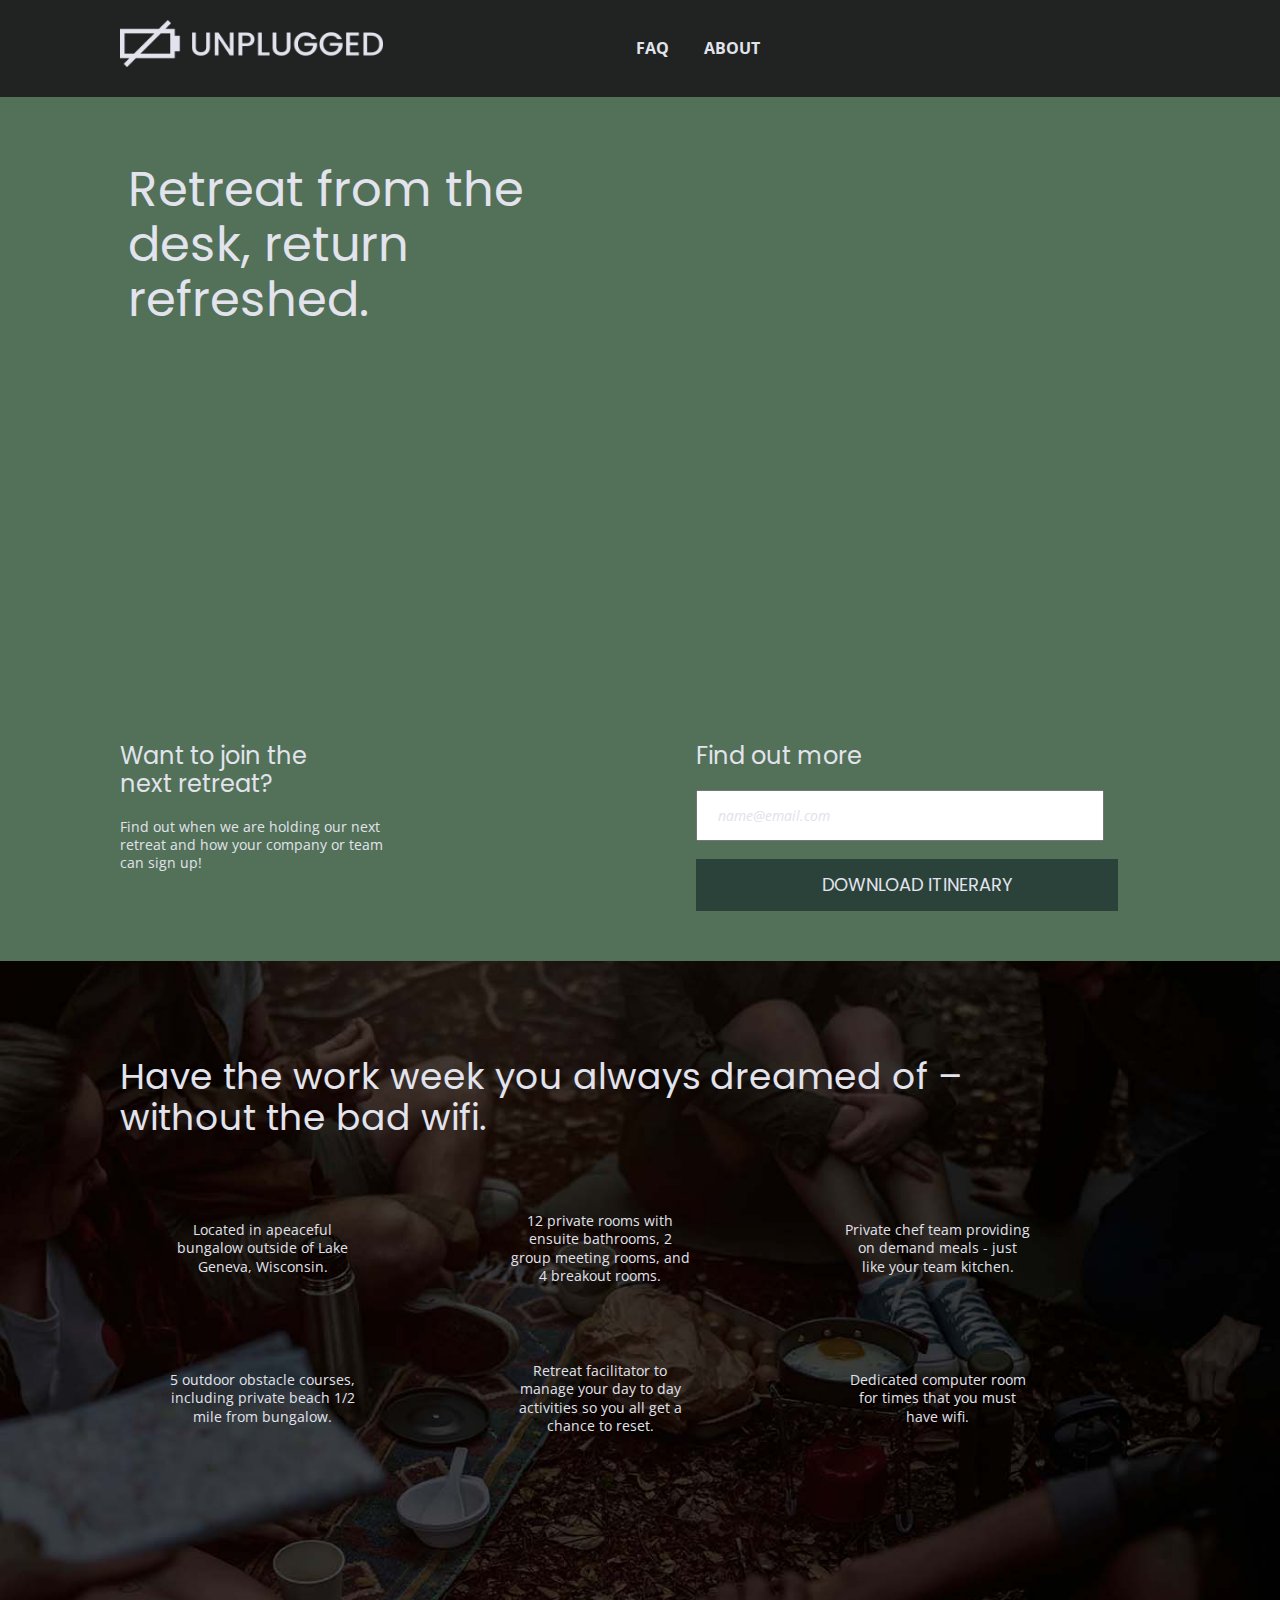
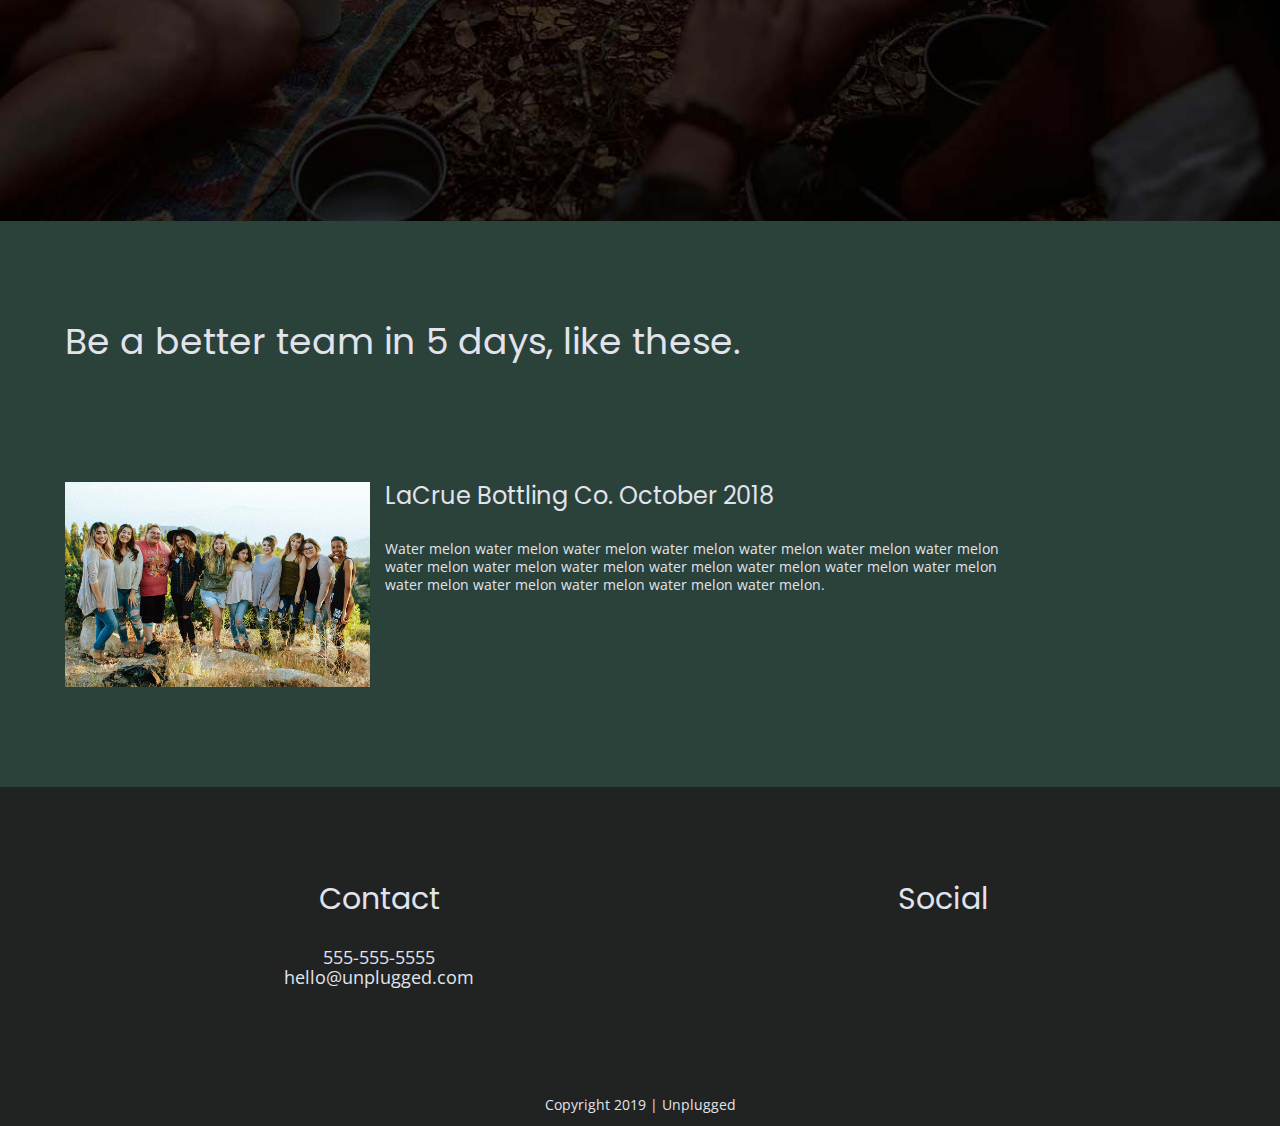
==== commit fbcec4b8: "Updated styles and fixed review section in tablet media query" ====
--- a/index.html
+++ b/index.html
@@ -110,13 +110,17 @@
         <div class="review-headline">
           <h2>Be a better team in 5 days, like these.</h2>
         </div>
-        <article class="review-description">
-          <div class="review-image"></div>
-          <h3>LaCrue Bottling Co. October 2018</h3>
-          <p>Water melon water melon water melon water melon water melon water melon water melon 
-            water melon water melon water melon water melon water melon water melon water melon 
-            water melon water melon water melon water melon water melon.
-          </p>
+        <article class="review-container">
+          <div class="image-holder">
+            <div class="review-image"></div>
+          </div>
+          <div class="review-description">
+            <h3>LaCrue Bottling Co. October 2018</h3>
+            <p>Water melon water melon water melon water melon water melon water melon water melon 
+              water melon water melon water melon water melon water melon water melon water melon 
+              water melon water melon water melon water melon water melon.
+            </p>
+          </div>
         </article>
       </div>
     </section>
--- a/css/main.css
+++ b/css/main.css
@@ -7,13 +7,12 @@
  */
 
 /* ==========================================================================
-   Base styles: opinionated defaults
-   ========================================================================== */
+  Base styles: opinionated defaults
+========================================================================== */
 
 html {
   color: #222;
   font-size: 1em;
-  /* line-height: 1.4; */
 }
 
 /** Remove text-shadow in selection highlight:
@@ -35,7 +34,6 @@
 }
 
 /** A better looking default horizontal rule*/
-
 hr {
   display: block;
   height: 1px;
@@ -59,7 +57,6 @@
 }
 
 /** Remove default fieldset styles*/
-
 fieldset {
   border: 0;
   margin: 0;
@@ -67,14 +64,13 @@
 }
 
 /** Allow only vertical resizing of textareas.*/
-
 textarea {
   resize: vertical;
 }
 
 /* ==========================================================================
-   Author's custom styles
-   ========================================================================== */
+  Author's custom styles
+========================================================================== */
 /********* general styles ********/
 html {
   font-size: 16px;
@@ -99,6 +95,15 @@
   font-weight: normal;
 }
 
+h3 {
+  font-size: 18px;
+}
+
+p,
+address {
+  font-size: 14px;
+}
+
 a {
   color: #e2e3ed;
   text-decoration: none;
@@ -119,7 +124,6 @@
 }
 
 .content-wrapper p {
-  font-size: 14px;
   line-height: 130%;
 }
 
@@ -132,9 +136,7 @@
   font-style: normal;
 }
 
-footer address,
 .copyright {
-  font-size: 14px;
   line-height: 130%;
 }
 
@@ -173,6 +175,10 @@
 }
 
 /* about page */
+#mission-headline {
+  font-size: 30px;
+}
+
 address {
   font-style: normal;
   font-size: 14px;
@@ -225,12 +231,11 @@
 }
 
 /********** base styles **********/
-/* this is to correct default margins */
 header .content-wrapper,
 .features p, 
 footer p {
   margin: 0;
-} 
+} /* this is to correct default margins */
 
 /* header */
 header {
@@ -330,10 +335,6 @@
   flex-direction: column;
 }
 
-.content-wrapper p {
-  padding-right: 20px;
-}
-
 aside h3 {
   margin-top: 30px;
   margin-bottom: 10px;
@@ -354,12 +355,16 @@
 }
 
 /* features */
+section .features {
+  margin: 0;
+}
+
 .features article {
   width: 62%;
 }
 
 .features h2 {
-  margin: 50px 20px 65px 0;
+  margin: 50px 20px 0 0;
 } 
 
 article .fontawesome-icon {
@@ -382,18 +387,18 @@
 }
 
 .review-headline h2 {
-  margin-top: 52px;
+  margin-top: 50px;
   margin-bottom: 25px;
   width: 88%;
 }
 
-.review-description h3 {
+.review-container h3 {
   margin-top: 20px;
   margin-bottom: 20px;
   width: 75%;
 }
 
-.review-description p {
+.review-container p {
   margin-bottom: 45px;
 }
 
@@ -539,25 +544,22 @@
 }
 
 /* ==========================================================================
-   EXAMPLE Media Queries for Responsive Design.
-   These examples override the primary ('mobile first') styles.
-   ========================================================================== */
+  Media Queries for Responsive Design. These examples override the primary ('mobile first') styles.
+========================================================================== */
 
 @media only screen and (min-width: 768px) {
-  /* tablet styles here */
-  /* font styles */
-  li {
-    font-size: 18px;
-  }
-
-  /********* flexbox, widths, margins, padding *********/
-  /* base styles */
+  /* tablet styles here */  
+  /********** base styles **********/
   .content-wrapper {
     max-width: 640px;
     display: flex;
     flex-flow: row wrap;
     justify-content: flex-start;
     margin-left: 65px;
+  }
+
+  h3 {
+    font-size: 24px;
   }
 
   /* header */
@@ -600,12 +602,17 @@
     align-items: center;
   }
 
+  li {
+    font-size: 16px;
+  }
+
   /* footer */
   footer .content-wrapper {
     display: flex;
     justify-content: space-between;
-    margin-top: 80px;
+    margin-top: 90px;
     margin-bottom: 95px;
+    margin-right: 10%;
   }
 
   footer .footer-content {
@@ -620,19 +627,41 @@
     margin-bottom: 38px;
   }
 
+  .social h3 {
+    margin: 0;
+  }
+
   .copyright {
     margin-top: 0;
   }
 
-  .social h3 {
-    margin: 0;
-  }
-
-  /***** homepage *****/
+  /******** background images ********/
+  /* homepage */
+  .hero-image {
+    height: 600px;
+  }
+
+  .hero-text {
+    position: absolute;
+    top: 18%;
+    left: 10%;
+  }
+
+  .review-image {
+    background-image: url(../img/omar-lopez-296944-unsplash.jpg);
+    background-repeat: no-repeat;
+    width: 305px;
+    height: 205px;
+    margin: 0;
+  }
+
+  /******** homepage ********/
   /* hero */
   section .content-wrapper h1 {
     width: 70%;
     margin: 65px 0 420px 0;
+    font-size: 48px;
+    margin: 0;
   }
 
   /* sign up */
@@ -651,7 +680,6 @@
   aside h3 {
     margin-top: 0;
     margin-bottom: 20px;
-    width: 75%;
   }
 
   aside p {
@@ -660,28 +688,32 @@
 
   input {
     margin: 0;
+    width: 100%;
   }
 
   .signup-button {
     margin-top: 18px;
     margin-bottom: 0;
+    width: 110%;
   }
 
   /* features */
+  .features {
+    height: 860px;
+  }
+
   .features .content-wrapper {
     display: flex;
     justify-content: space-around;
   }
 
   section .features .content-wrapper h2 {
-    width: 82%;
+    width: 75%;
   }
 
   .features h2 {
-    margin-left: 0;
-    margin-top: 95px;
-    margin-right: 0;
-    margin-bottom: 35px;
+    margin: 95px 0 35px 0;
+    font-size: 36px;
   }
 
   .features .content-wrapper article {
@@ -701,34 +733,43 @@
     margin-bottom: 95px;
   }
 
-  /* section - review */
+  /* review */
+  .reviews .content-wrapper {
+    padding-left: 65px;
+    padding-top: 100px;
+    padding-bottom: 100px;
+    margin: 0;
+  }
+
   .reviews h2 {
     margin: 0;
-    width: 70%;
-  }
-
-  article .review-description {
-    display: flex;
-    flex-flow: row;
-  }
-
-  .review-description .review-image,
-  .review-description h3,
-  .review-description p {
-    margin: 0;
-    width: 41%;
-  }
-
-  .review-description h3 {
-    width: 35%;
-  }
-
-  .reviews .content-wrapper {
-    margin-top: 98px;
-    margin-bottom: 98px;
-  }
-
-  /***** faq page *****/
+    padding-bottom: 25px;
+    width: 80%;
+    font-size: 36px;
+  }
+
+  article .review-container {
+    display: flex;
+    flex-flow: row wrap;
+    justify-content: flex-start;
+  }
+
+  .review-container h3 {
+    margin: 0;
+    padding-left: 15px;
+    padding-bottom: 15px;
+  }
+
+  .review-container {
+    display: flex;
+    flex-direction: row;
+  }
+
+  .review-container p {
+    padding-left: 15px;
+  }
+
+  /******** faq ********/
   .faq-section .content-wrapper h2 {
     margin-top: 95px;
     margin-bottom: 30px;
@@ -756,7 +797,7 @@
     margin-bottom: 35px;
   }
 
-  /***** about page *****/
+  /******** about ********/
   /* headline */
   #mission-headline {
     width: 88%;
@@ -912,7 +953,7 @@
     width: 100%;
   }
 
-  .review-description h3 {
+  .review-container h3 {
     margin-bottom: 15px;
   }
 
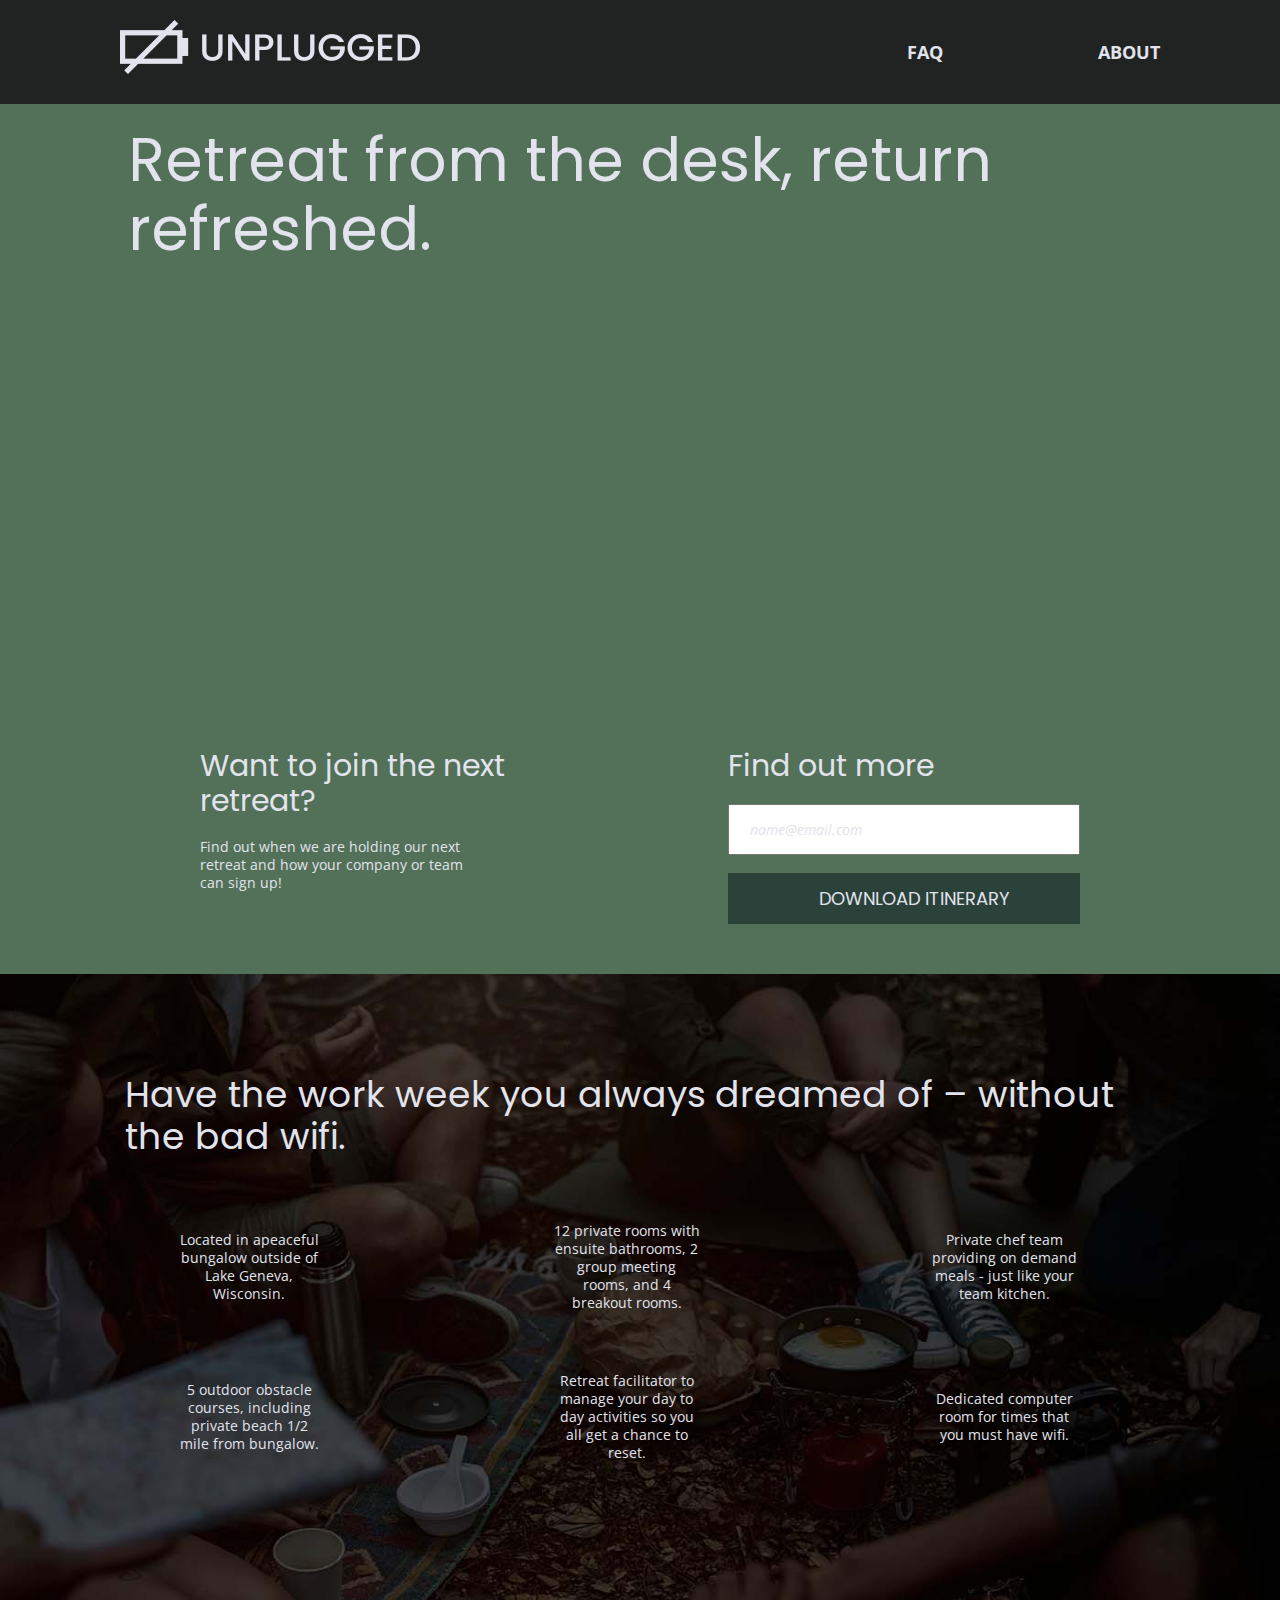
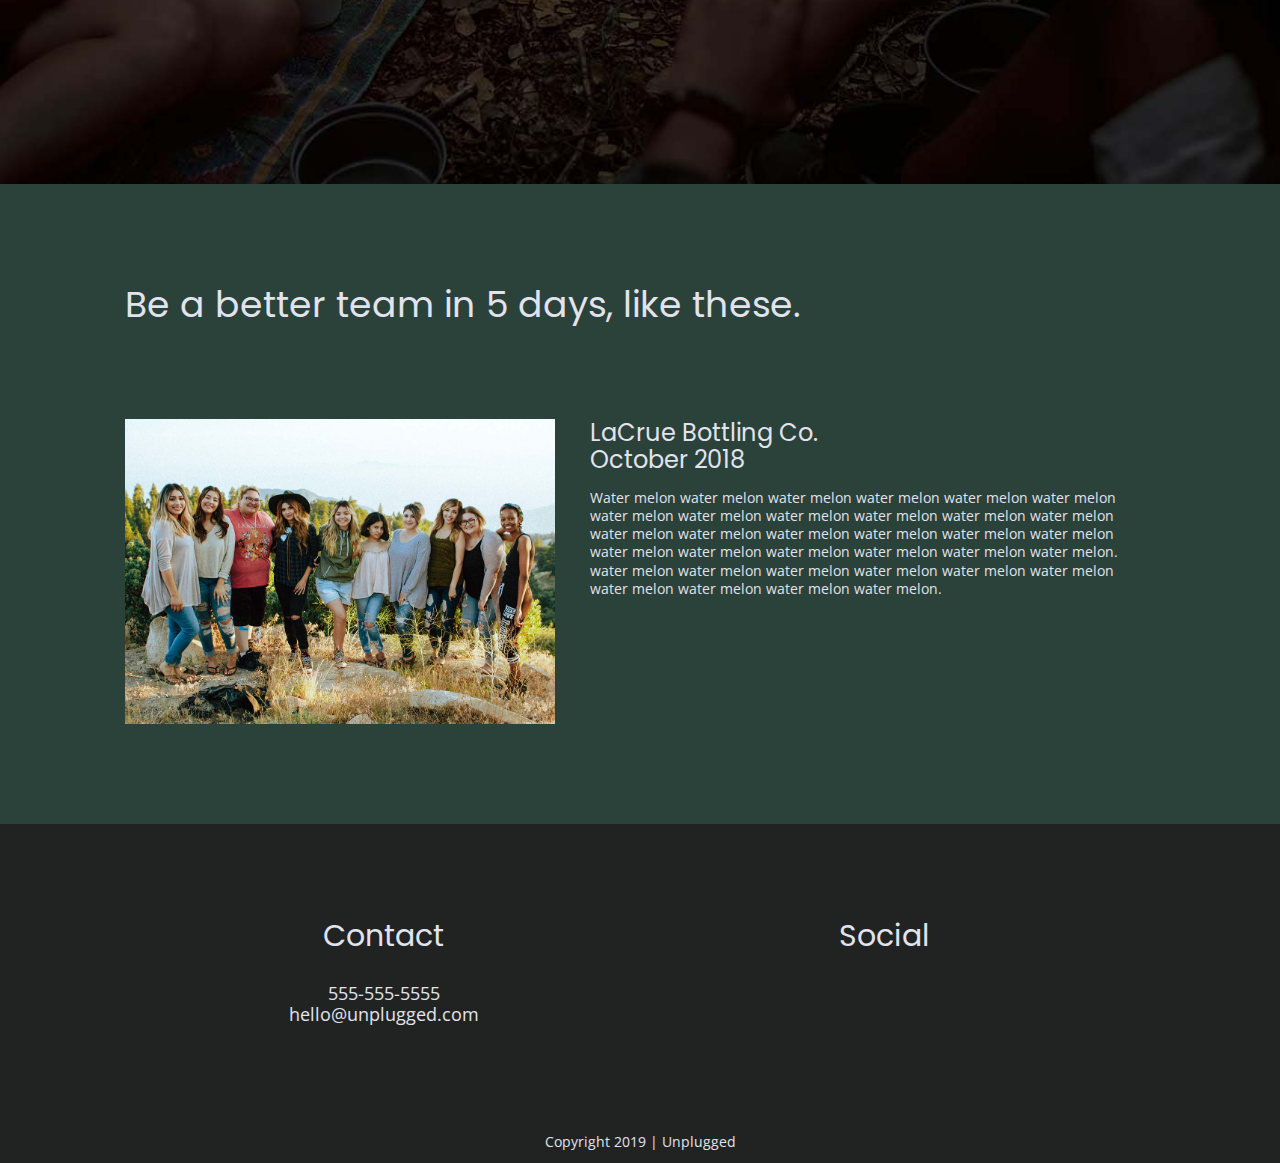
==== commit c0fce2ae: "Updated tablet styles and updated desktop homepage styles" ====
--- a/index.html
+++ b/index.html
@@ -118,7 +118,9 @@
             <h3>LaCrue Bottling Co. October 2018</h3>
             <p>Water melon water melon water melon water melon water melon water melon water melon 
               water melon water melon water melon water melon water melon water melon water melon 
-              water melon water melon water melon water melon water melon.
+              water melon water melon water melon water melon water melon water melon water melon 
+              water melon water melon water melon. water melon water melon water melon water melon 
+              water melon water melon water melon water melon water melon water melon.
             </p>
           </div>
         </article>
--- a/css/main.css
+++ b/css/main.css
@@ -9,6 +9,11 @@
 /* ==========================================================================
   Base styles: opinionated defaults
 ========================================================================== */
+*, *:before, *:after {
+  -moz-box-sizing: border-box;
+  -webkit-box-sizing: border-box;
+  box-sizing: border-box;
+  }
 
 html {
   color: #222;
@@ -76,6 +81,7 @@
   font-size: 16px;
   background-color: #202322;
   color: #e2e3ed;
+  box-sizing: border-box;
 }
 
 body {
@@ -800,9 +806,10 @@
   /******** about ********/
   /* headline */
   #mission-headline {
-    width: 88%;
+    width: 95%;
     margin-top: 95px;
     margin-bottom: 36px;
+    font-size: 36px;
   }
 
   /* mission description */
@@ -830,9 +837,10 @@
   
   /* contact us */
   .contact-section .content-wrapper h2 {
-    width: 65%;
+    width: 80%;
     margin-top: 0;
     margin-bottom: 50px; 
+    font-size: 36px;
   }
 
   .contact-section .content-wrapper {
@@ -849,62 +857,31 @@
 }
 
 @media only screen and (min-width: 1200px) {
-  /*desktop styles here*/
-  /****** general font styles ********/
-  /*** header ***/
-
-
-  /*** footer ***/
-  .contact h3,
-  .social h3 {
-    font-size: 30px;
-  }
-
-  footer address, 
-  .copyright {
-    font-size: 18px;
-  }
-
-  /*** faq page ***/
-  .faq-section .content-wrapper h2 {
-    font-size: 48px;
-  }
-
-  .faq-section .content-wrapper h3,
-  .faq-section .content-wrapper p {
-    font-size: 18px;
-  } 
-
-  /********* flexbox, widths, margins, padding *********/
-  /* base styles */
-  .content-wrapper {
-    max-width: 960px;
-    margin-right: 120px;
-    margin-left: 120px;
-  }
-
+  /* desktop styles here */
+  /********** base styles **********/  
   /* header */
-  img {
-    width: 60%;
-  }
-
   header {
-    margin-left: 120px;
-    margin-right: 120px;
+    width: 100%;
+    margin: 0;
+    padding: 20px 120px 20px 120px;
+    box-sizing: border-box;
   }
 
   header .content-wrapper {
     display: flex;
     justify-content: space-between;
-  }
-
-  header nav ul {
+    padding-right: 0;
+  }
+
+  nav ul li {
     margin-left: 35px;
     justify-content: flex-end;
-  }
-
-  li {
-    margin-left: 35px;
+    font-size: 18px;
+  }
+
+  /* logo */
+  .unplugged-logo {
+    width: 75%;
   }
 
   /* footer */
@@ -921,47 +898,109 @@
     margin-bottom: 10px;
   }
 
-  /*** homepage ***/
-  .unplugged-logo {
-    width: 85%;
+  .contact h3,
+  .social h3 {
+    font-size: 30px;
+  }
+
+  footer address, 
+  .copyright {
+    font-size: 18px;
+  } 
+
+  /******** homepage ********/
+  /* hero */
+  .hero-text {
+    position: absolute;
+    top: 14%;
+    left: 10%;
   }
 
   section .content-wrapper h1 {
-    width: 40%;
-  }
-
+    width: 80%;
+    font-size: 60px;
+  }
+
+  /* aside */
   aside .content-wrapper {
-    margin-top: 45px;
-    margin-bottom: 50px;
+    margin: 0;
+    padding: 45px 200px 50px 200px;
+    width: 100%;
+    max-width: unset;
+  }
+
+  .content-wrapper p {
+    width: 80%;
   }
 
   aside h3 {
+    font-size: 30px;
+  }
+
+  input,
+  .signup-button {
+    width: 100%;
+  }
+
+  /* features */
+  .features {
+    height: 810px;
+  }
+
+  .features .content-wrapper {
+    display: flex;
+    justify-content: space-between;
+    margin: 0;
+    max-width: unset;
+    width: 100%;
+    padding: 100px 125px 85px 125px;
+  }
+
+  .features h2 {
+    margin-top: 0;
+  }
+
+  .features .content-wrapper article {
+    margin-right: 40px;
+  }
+
+  /* review */
+  .reviews .content-wrapper {
+    max-width: unset;
+    width: 100%;
+    padding: 100px 150px 100px 125px;
+  }
+
+  .review-image {
+    height: 305px;
+    width: 430px;
+  }
+
+  .reviews h2 {
+    padding-bottom: 93px;
+    width: 100%;
+  }
+
+  .review-container h3 {
+    padding-left: 35px;
     width: 50%;
   }
 
-  aside p {
-    width: 70%;
-  }
-
-  .features .content-wrapper {
-    display: flex;
-    justify-content: space-between;
-  }
-
-  .reviews h2 {
-    margin-bottom: 95px;
+  .review-container p {
     width: 100%;
-  }
-
-  .review-container h3 {
-    margin-bottom: 15px;
-  }
-
-  /***** faq page *****/
+    padding-left: 35px;
+  }
+
+  /******** faq ********/
+  .faq-section .content-wrapper {
+    max-width: unset;
+  }
+  
   .faq-section .content-wrapper h2 {
     margin-top: 90px;
     margin-bottom: 27px;
     width:90%;
+    font-size: 48px;
   }
 
   .block {
@@ -975,17 +1014,19 @@
 
   .faq-section .content-wrapper h3 {
     width: 90%;
+    font-size: 18px;
   }
 
   .faq-section .content-wrapper p {
     margin-bottom: 40px;
+    font-size: 18px;
   }
 
   .faq-section .content-wrapper {
     padding-bottom: 60px;
   }
 
-  /***** about page *****/
+  /******** about ********/
   #mission-headline {
     margin-bottom: 20px;
     width: 525px;
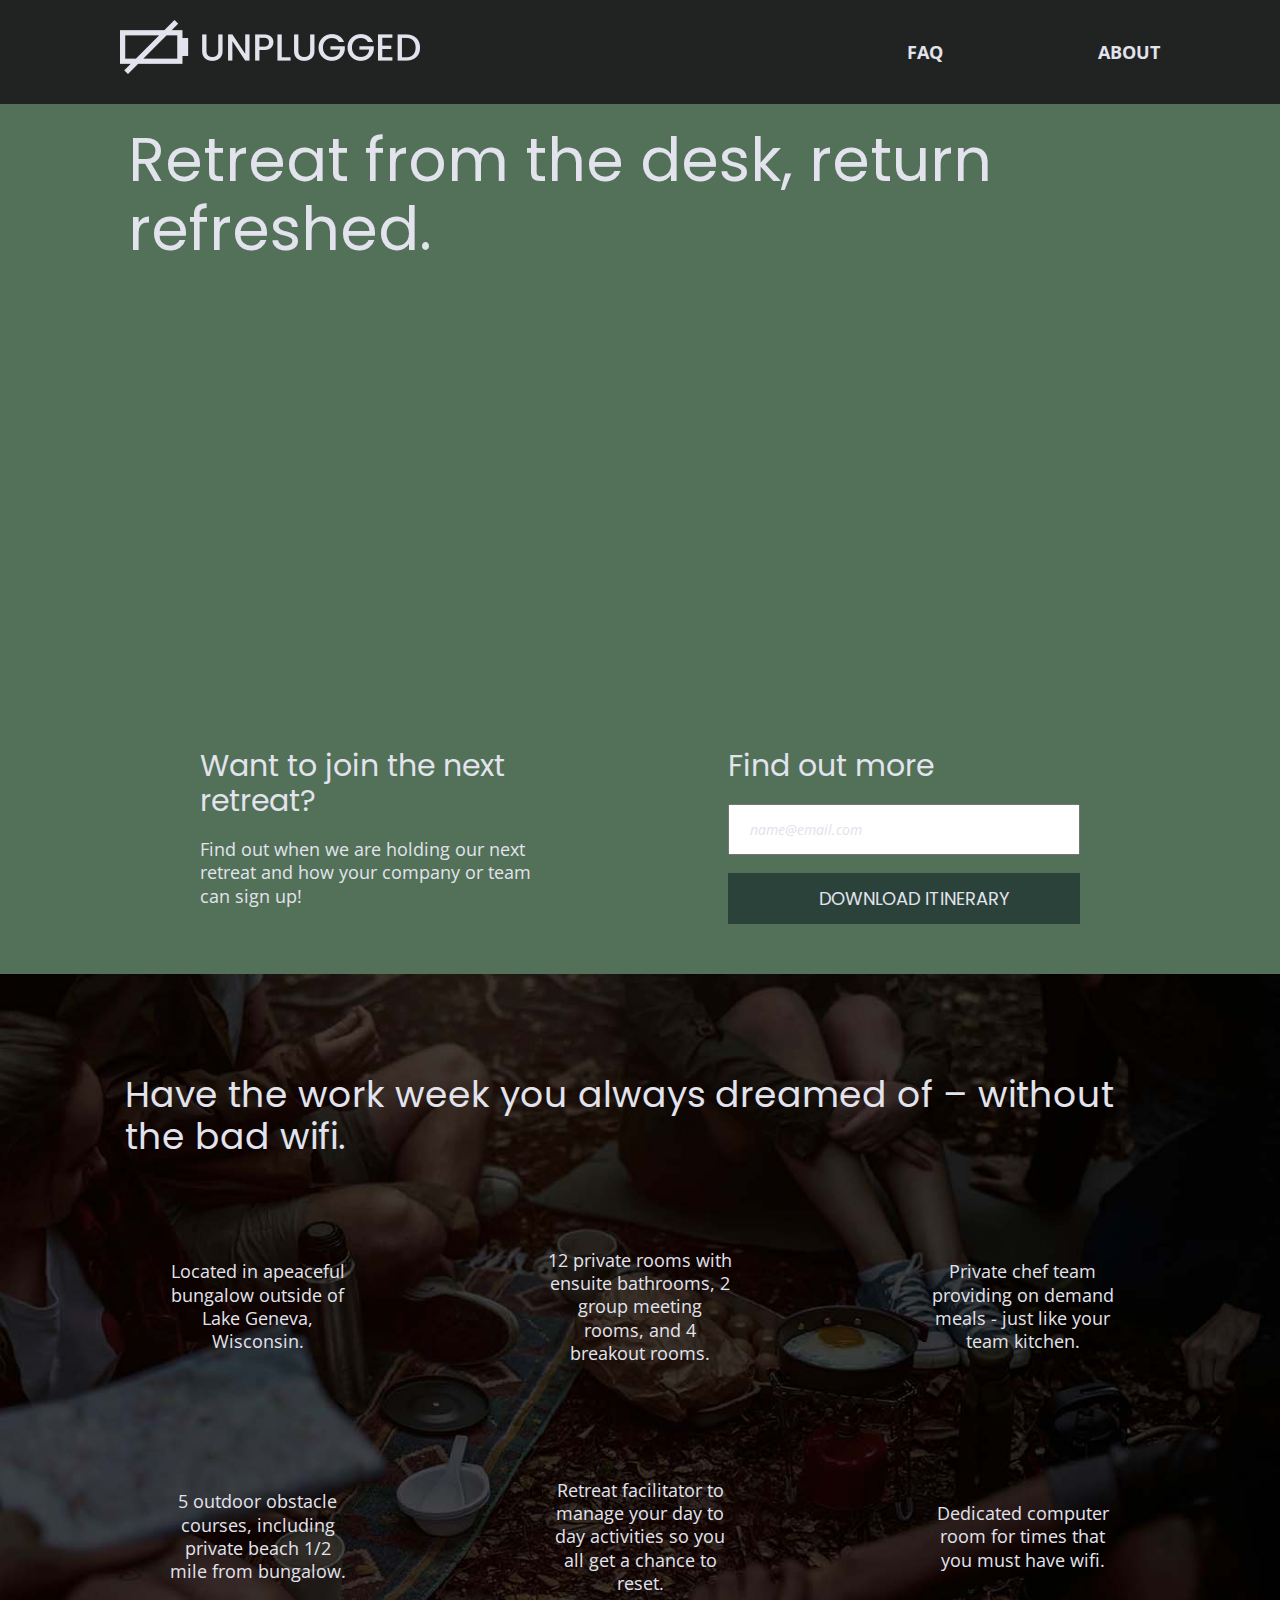
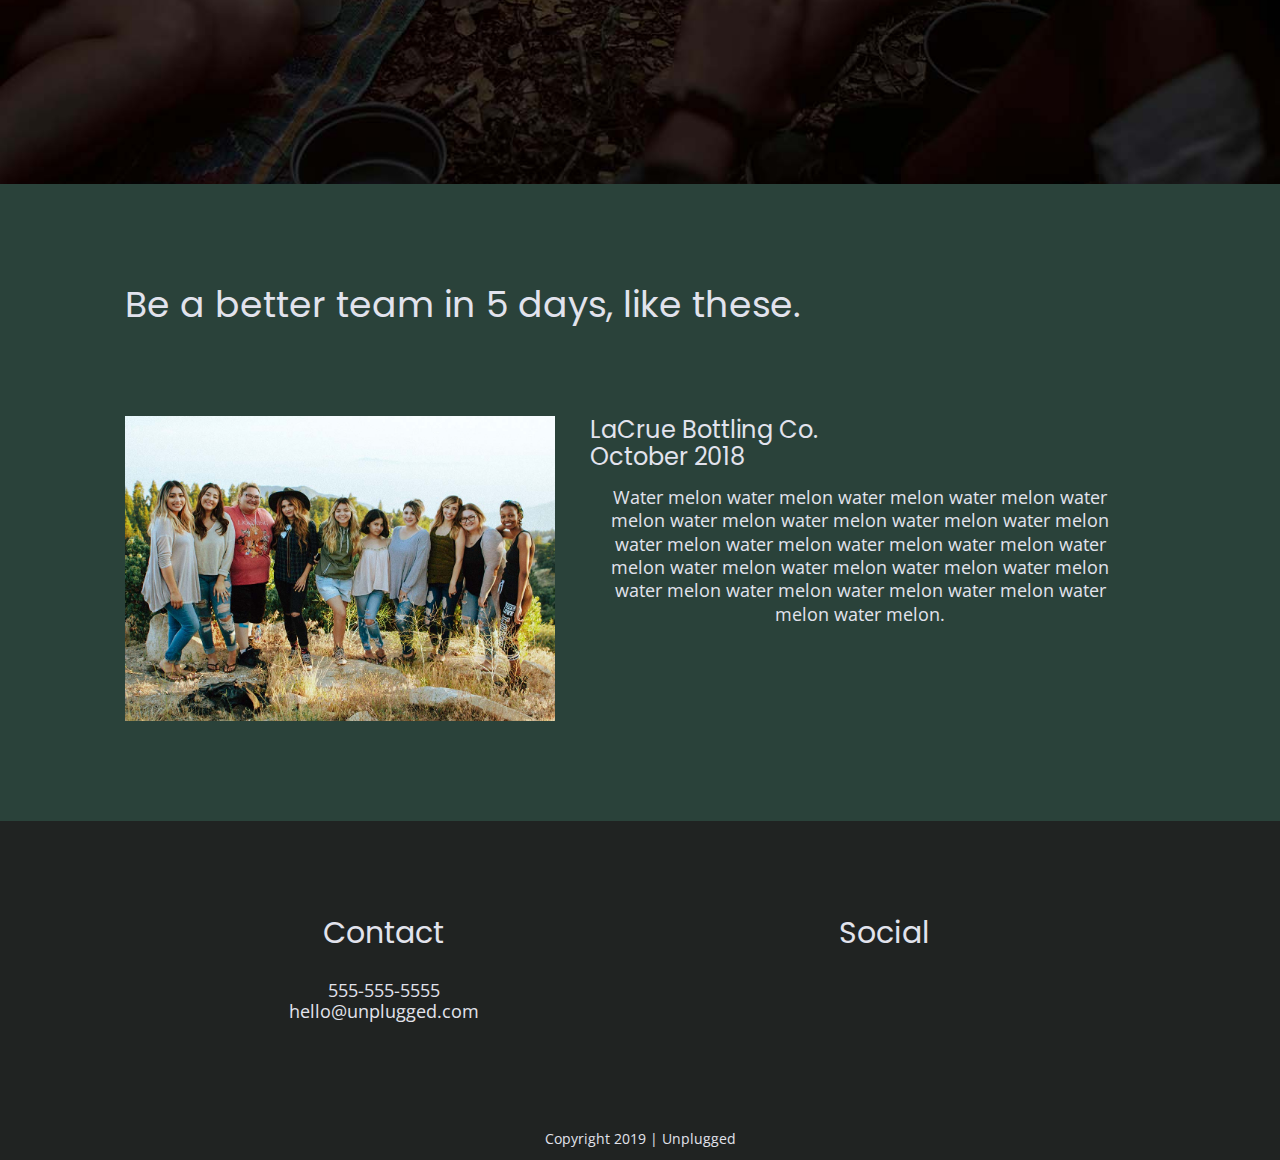
==== commit 4f4dcdac: "Added fontawesome icons" ====
--- a/index.html
+++ b/index.html
@@ -21,8 +21,9 @@
 
   <!-- Google fonts -->	
   <link href="https://fonts.googleapis.com/css?family=Open+Sans:400,700|Poppins:500,700" rel="stylesheet">
-
   <meta name="theme-color" content="#fafafa">
+  <!-- FontAwesome CDN version 5.5 -->
+  <link rel="stylesheet" href="https://use.fontawesome.com/releases/v5.5.0/css/all.css" integrity="sha384-B4dIYHKNBt8Bc12p+WXckhzcICo0wtJAoU8YZTY5qE0Id1GSseTk6S+L3BlXeVIU" crossorigin="anonymous">  
 </head>
 
 <body>
@@ -73,32 +74,44 @@
       <div class="content-wrapper">
         <h2>Have the work week you always dreamed of – without the bad wifi.</h2>
         <article>
-          <p class="fontawesome-icon"></p>
+          <p class="fontawesome-icon">
+            <i class="fas fa-campground"></i>
+          </p>
           <p class="features-item-description">Located in apeaceful bungalow outside 
             of Lake Geneva, Wisconsin.</p>
         </article>
         <article>
-          <p class="fontawesome-icon"></p>
+          <p class="fontawesome-icon">
+            <i class="fas fa-bed"></i>
+          </p>
           <p class="features-item-description">12 private rooms with ensuite bathrooms,
             2 group meeting rooms, and 4 breakout rooms.</p>
         </article>
         <article>
-          <p class="fontawesome-icon"></p>
+          <p class="fontawesome-icon">
+            <i class="fas fa-utensils"></i>
+          </p>
           <p class="features-item-description">Private chef team providing on demand meals - 
             just like your team kitchen.</p>
         </article>
         <article>
-          <p class="fontawesome-icon"></p>
+          <p class="fontawesome-icon">
+            <i class="fas fa-shoe-prints"></i>
+          </p>
           <p class="features-item-description">5 outdoor obstacle courses, including 
             private beach 1/2 mile from bungalow.</p>
         </article>
         <article>
-          <p class="fontawesome-icon"></p>
+          <p class="fontawesome-icon">
+            <i class="fas fa-smile"></i>
+          </p>
           <p class="features-item-description">Retreat facilitator to manage your day to day
             activities so you all get a chance to reset.</p>
         </article>
         <article>
-          <p class="fontawesome-icon"></p>
+          <p class="fontawesome-icon">
+            <i class="fas fa-wifi"></i>
+          </p>
           <p class="features-item-description">Dedicated computer room for times that you
             must have wifi.</p>
         </article>
@@ -119,8 +132,7 @@
             <p>Water melon water melon water melon water melon water melon water melon water melon 
               water melon water melon water melon water melon water melon water melon water melon 
               water melon water melon water melon water melon water melon water melon water melon 
-              water melon water melon water melon. water melon water melon water melon water melon 
-              water melon water melon water melon water melon water melon water melon.
+              water melon water melon water melon.
             </p>
           </div>
         </article>
--- a/css/main.css
+++ b/css/main.css
@@ -180,6 +180,13 @@
   width: 100%;
 }
 
+/* fontawesome icons */
+.features i {
+	font-size: 3.75em;
+        margin-bottom: 40px;
+  padding-left: 80px;
+}
+
 /* about page */
 #mission-headline {
   font-size: 30px;
@@ -190,7 +197,7 @@
   font-size: 14px;
 }
 
-/******** background images ********/
+/******** background images and figures ********/
 /* homepage */
 .hero-image {
   background-image: url(../img/jake-melara-30679-unsplash.jpg);
@@ -223,17 +230,26 @@
   background-size: cover;
   background-position: center;
   width: 100%;
-  height: 1250px;
+  height: 100%;
 }
 
 /* about page */
-.map {
-  background-image: url(../img/Screen\ Shot\ 2018-11-05\ at\ 9.59.36\ PM@2x.jpg);
-  background-repeat: no-repeat;
-  background-size: cover;
-  background-position: center;
+.map figure {
+  z-index: unset;
   width: 100%;
-  height: 450px;
+  height: 0; 
+  padding-bottom: 125%; 
+  overflow: hidden;
+  position: relative;
+  margin: 0;
+}
+
+.map iframe {
+  width: 100%;
+  height: 100%;
+  position: absolute; 
+  top: 0; 
+  left: 0;
 }
 
 /********** base styles **********/
@@ -361,8 +377,9 @@
 }
 
 /* features */
-section .features {
+.features {
   margin: 0;
+  padding-bottom: 65px;
 }
 
 .features article {
@@ -370,7 +387,7 @@
 }
 
 .features h2 {
-  margin: 50px 20px 0 0;
+  margin: 50px 50px 0 0;
 } 
 
 article .fontawesome-icon {
@@ -378,7 +395,6 @@
 }
 
 article .features-item-description {
-  margin-bottom: 65px;
   text-align: center;
   padding-right: 0;
 }
@@ -711,6 +727,7 @@
   .features .content-wrapper {
     display: flex;
     justify-content: space-around;
+    margin-bottom: 0;
   }
 
   section .features .content-wrapper h2 {
@@ -729,22 +746,29 @@
     margin-left: 50px;
     width: 185px;
     height: 150px;
+    margin-bottom: 50px;
   }
 
   article .features-item-description {
-    margin: 0;
-  }
-
-  .features .content-wrapper {
-    margin-bottom: 95px;
+    margin-top: 20px;
+    margin-bottom: 20px;
+  }
+
+  /* fontawesome */
+  .features i {
+    font-size: 3.75em;
+    padding-left: 65px;
+    margin-bottom: 0;
   }
 
   /* review */
   .reviews .content-wrapper {
+    max-width: unset;
     padding-left: 65px;
     padding-top: 100px;
     padding-bottom: 100px;
     margin: 0;
+    width: 90%;
   }
 
   .reviews h2 {
@@ -831,8 +855,9 @@
   }
 
   /* map */
-  figure {
-    margin: 0;
+  .map figure {
+    height: 500px;
+    padding-bottom: 0;
   }
   
   /* contact us */
@@ -930,7 +955,7 @@
   }
 
   .content-wrapper p {
-    width: 80%;
+    width: 100%;
   }
 
   aside h3 {
@@ -954,6 +979,7 @@
     max-width: unset;
     width: 100%;
     padding: 100px 125px 85px 125px;
+    width: 100%;
   }
 
   .features h2 {
@@ -961,7 +987,16 @@
   }
 
   .features .content-wrapper article {
-    margin-right: 40px;
+    margin: 40px;
+  }
+
+  .features i {
+    padding-left: 0;
+    padding-bottom: 20px;
+  }
+
+  article p {
+    text-align: center;
   }
 
   /* review */
@@ -977,13 +1012,13 @@
   }
 
   .reviews h2 {
-    padding-bottom: 93px;
+    padding-bottom: 90px;
     width: 100%;
   }
 
   .review-container h3 {
     padding-left: 35px;
-    width: 50%;
+    width: 60%;
   }
 
   .review-container p {
@@ -994,13 +1029,27 @@
   /******** faq ********/
   .faq-section .content-wrapper {
     max-width: unset;
-  }
-  
+    width: 100%;
+    margin: 0;
+    padding: 0 135px 60px 125px;
+  }
+
   .faq-section .content-wrapper h2 {
     margin-top: 90px;
     margin-bottom: 27px;
-    width:90%;
+    width: 100%;
     font-size: 48px;
+  }
+
+  .faq-section .content-wrapper h3 {
+    width: 100%;
+    font-size: 18px;
+  }
+
+  .faq-section .content-wrapper p {
+    width: 100%;
+    margin-bottom: 40px;
+    font-size: 18px;
   }
 
   .block {
@@ -1012,38 +1061,50 @@
     width: 400px;
   }
 
-  .faq-section .content-wrapper h3 {
-    width: 90%;
-    font-size: 18px;
-  }
-
-  .faq-section .content-wrapper p {
-    margin-bottom: 40px;
-    font-size: 18px;
-  }
-
-  .faq-section .content-wrapper {
-    padding-bottom: 60px;
+  .contact-section .content-wrapper h2 {
+    width: 100%;
   }
 
   /******** about ********/
+  .mission .content-wrapper {
+    max-width: unset;
+    margin: 0;
+    padding: 0 50px 0 125px;
+    width: 100%;
+  }
+
   #mission-headline {
     margin-bottom: 20px;
-    width: 525px;
-  }
-
-  .mission-content {
-    margin-bottom: 60px;
+    width: 90%;
+    font-size: 48px;
+  }
+
+  .column {
+    width: 50%;
+  }
+
+  .contact-section .content-wrapper {
+    width: 100%;
+    max-width: unset;
+    margin: 0;
+    padding: 100px 150px 70px 125px;
   }
 
   .contact-section .content-wrapper h2 {
-    width: 80%;
     margin-bottom: 30px;
+    font-size: 48px;
   }
 
   .contact-section h3 {
     margin-bottom: 35px;
-  }
+    font-size: 30px;
+  }
+
+  .content-wrapper p,
+  address {
+    font-size: 18px;
+  }
+
 
 }
 
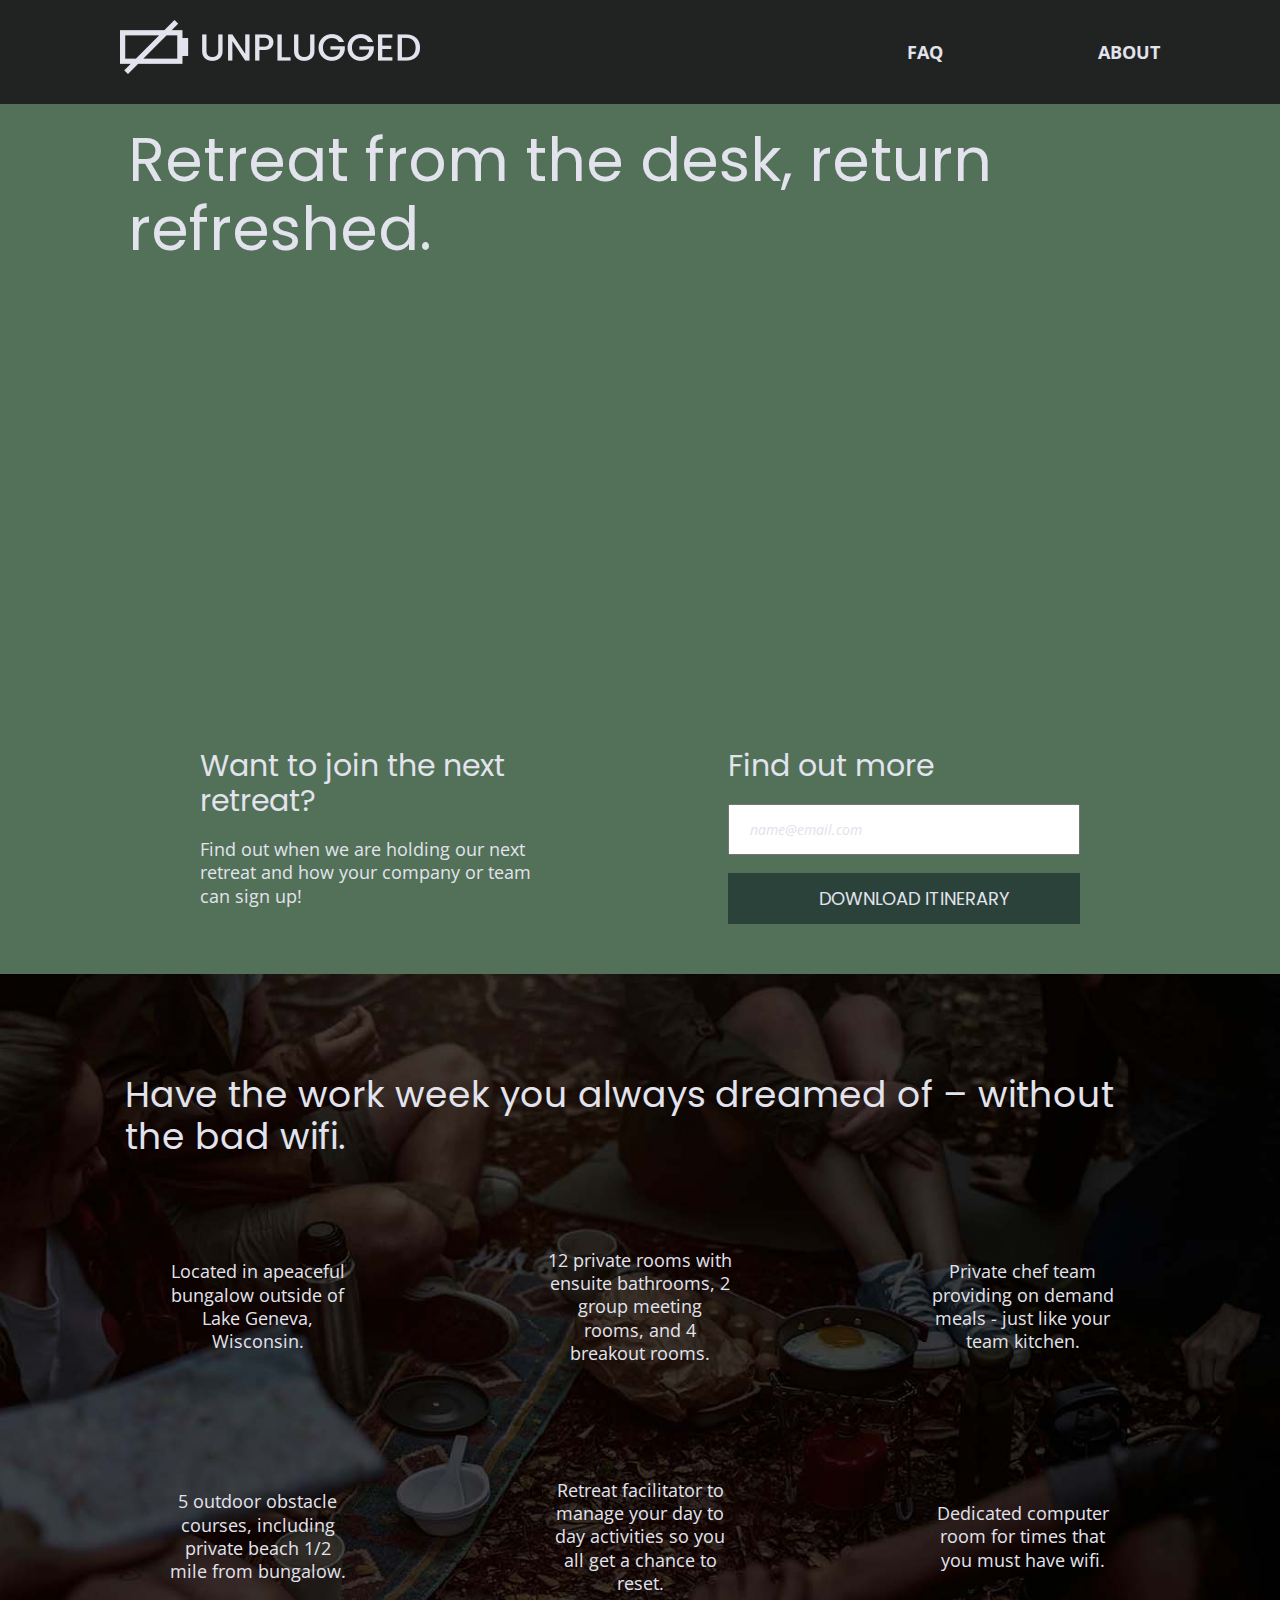
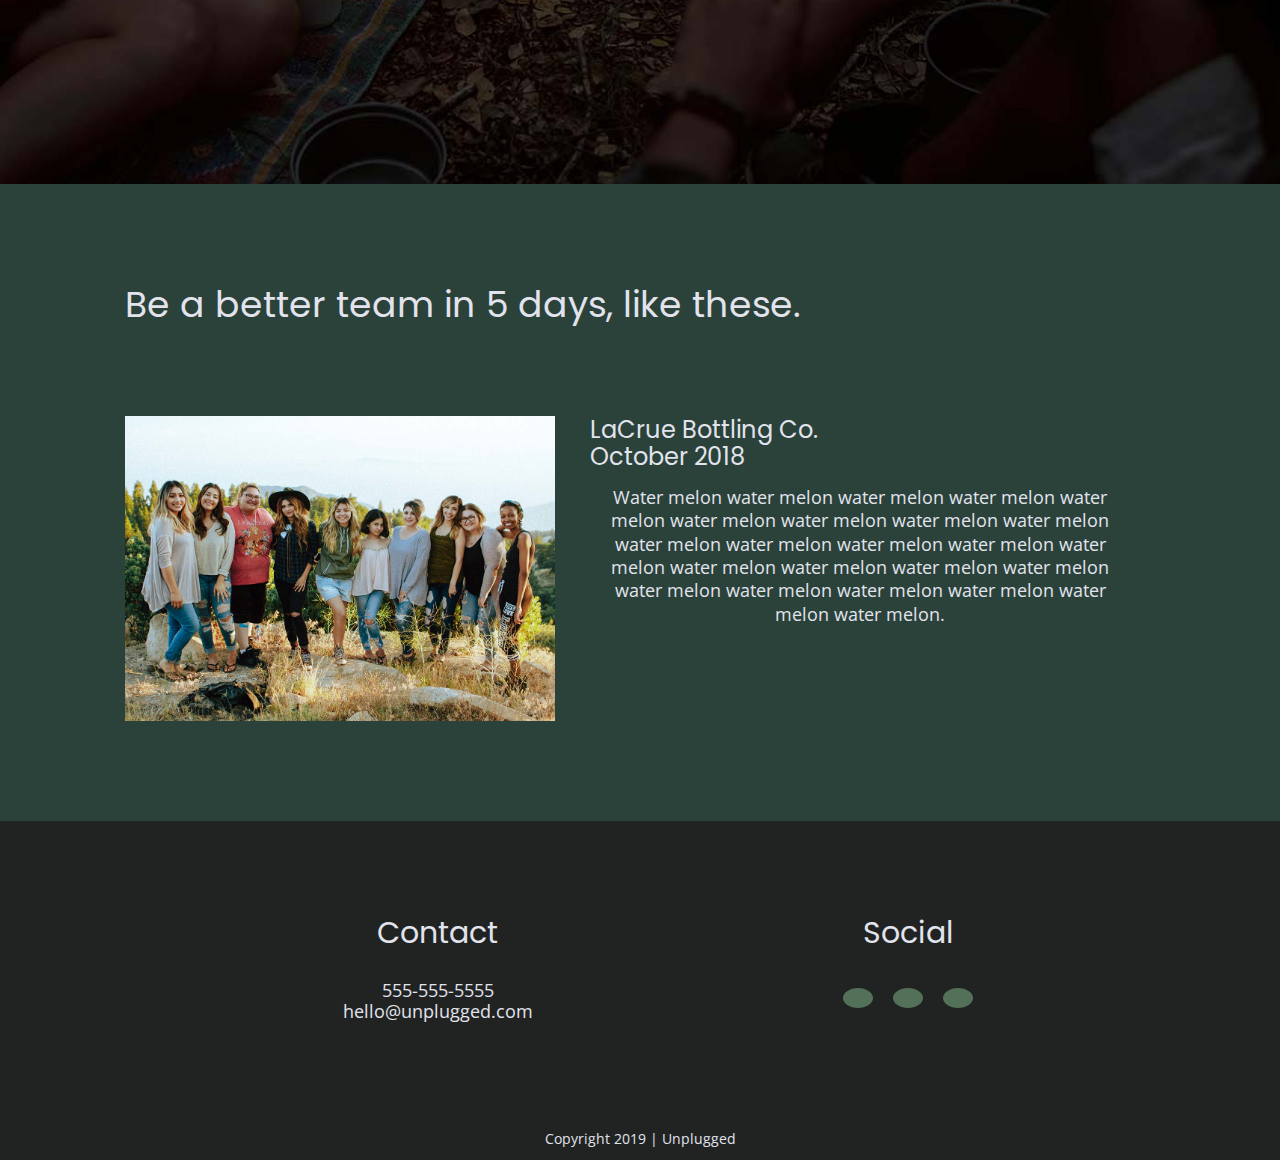
==== commit 21c6d04d: "Added social icons" ====
--- a/index.html
+++ b/index.html
@@ -154,9 +154,9 @@
         <div class="social">
           <h3>Social</h3>
           <div class="social-icons">
-              <p><a href="https://www.facebook.com/yoursite" target="_blank"></a></p>
-              <p><a href="https://www.twitter.com/yoursite" target="_blank"></a></p>
-              <p><a href="https://www.instagram.com/yoursite" target="_blank"></a></p>
+              <p><a href="https://www.facebook.com/yoursite" target="_blank"></a><i class="fab fa-facebook-f"></i></p>
+              <p><a href="https://www.twitter.com/yoursite" target="_blank"></a><i class="fab fa-twitter"></i></p>
+              <p><a href="https://www.instagram.com/yoursite" target="_blank"></a><i class=" fab fa-instagram"></i></p>
           </div>
         </div>
       </div> <!-- footer content ends --> 
--- a/css/main.css
+++ b/css/main.css
@@ -144,6 +144,22 @@
 
 .copyright {
   line-height: 130%;
+}
+
+.social-icons {
+  display: flex;
+  flex-direction: row;
+  justify-content: center;
+}
+
+.social-icons p {
+  font-size: 18px;
+  padding: 10px 15px 10px 15px;
+  text-align: center;
+  background-color: #527158;  
+  border-radius: 55%;
+  margin-left: 10px;
+  margin-right: 10px;
 }
 
 /* main */
@@ -330,7 +346,6 @@
 footer .content-wrapper {
   width: 55%;
   margin-top: 50px;
-  margin-bottom: 50px;
 }
 
 .contact h3 {
@@ -634,7 +649,7 @@
     justify-content: space-between;
     margin-top: 90px;
     margin-bottom: 95px;
-    margin-right: 10%;
+    width: 65%;
   }
 
   footer .footer-content {
@@ -877,6 +892,21 @@
 
   .column {
     width: 270px;
+  }
+
+  /* social icons */
+  .social h3 {
+    margin-bottom: 38px;
+  }
+
+  .social-icons p {
+    font-size: 18px;
+    padding: 10px 15px 10px 15px;
+    text-align: center;
+    background-color: #527158;  
+    border-radius: 55%;
+    margin-left: 10px;
+    margin-right: 10px;
   }
 
 }
